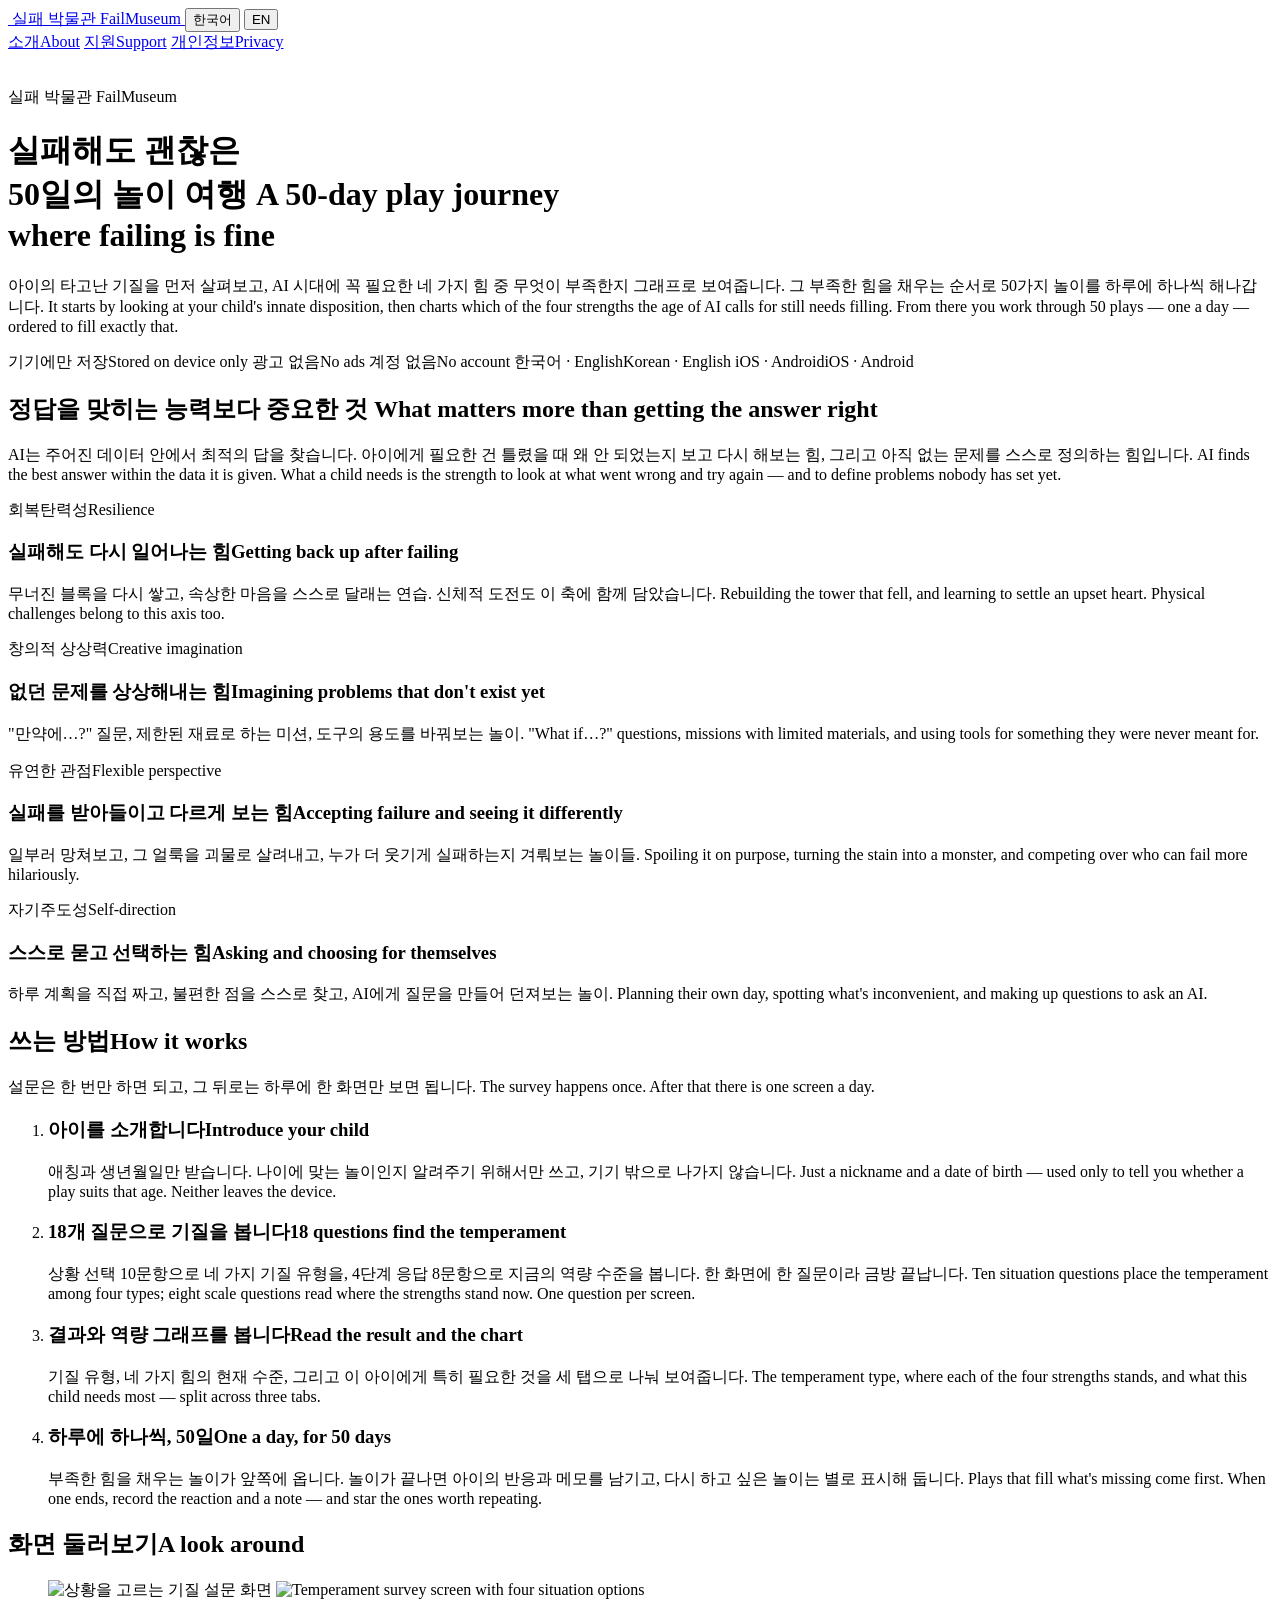
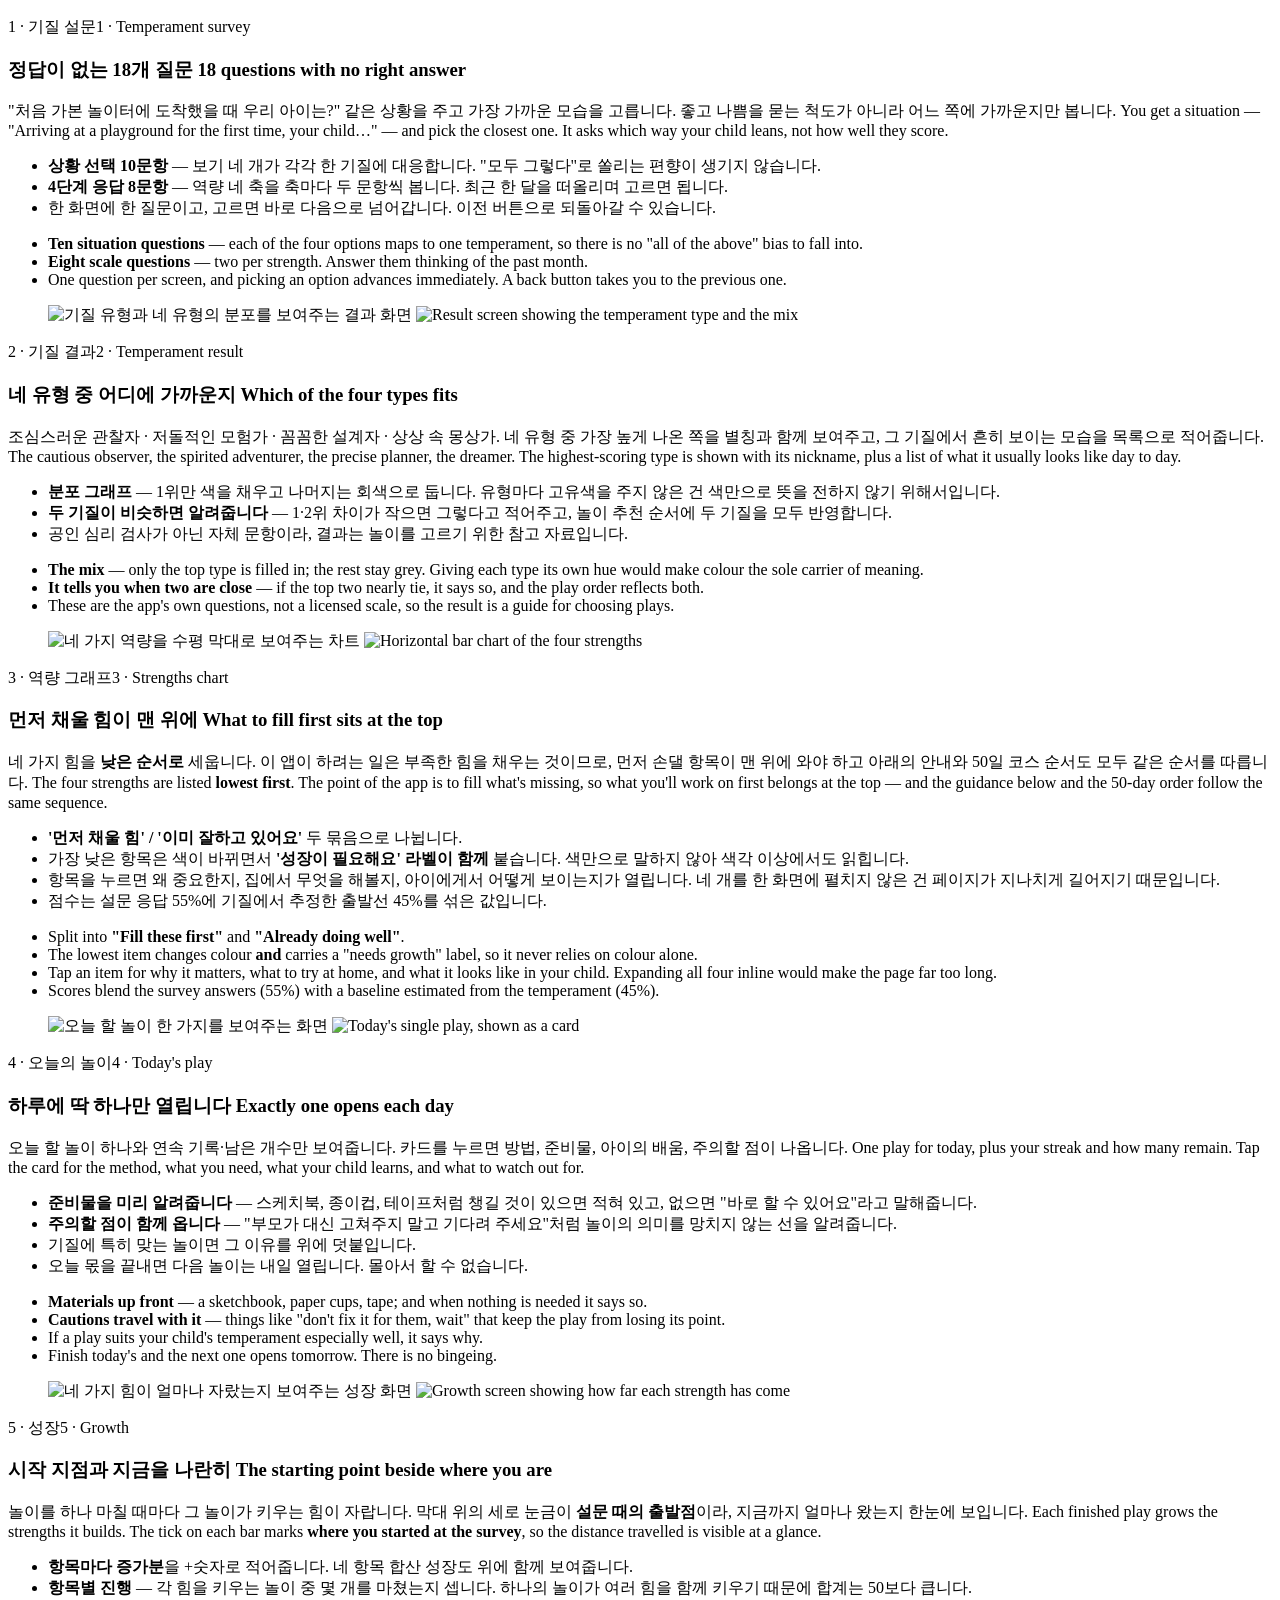
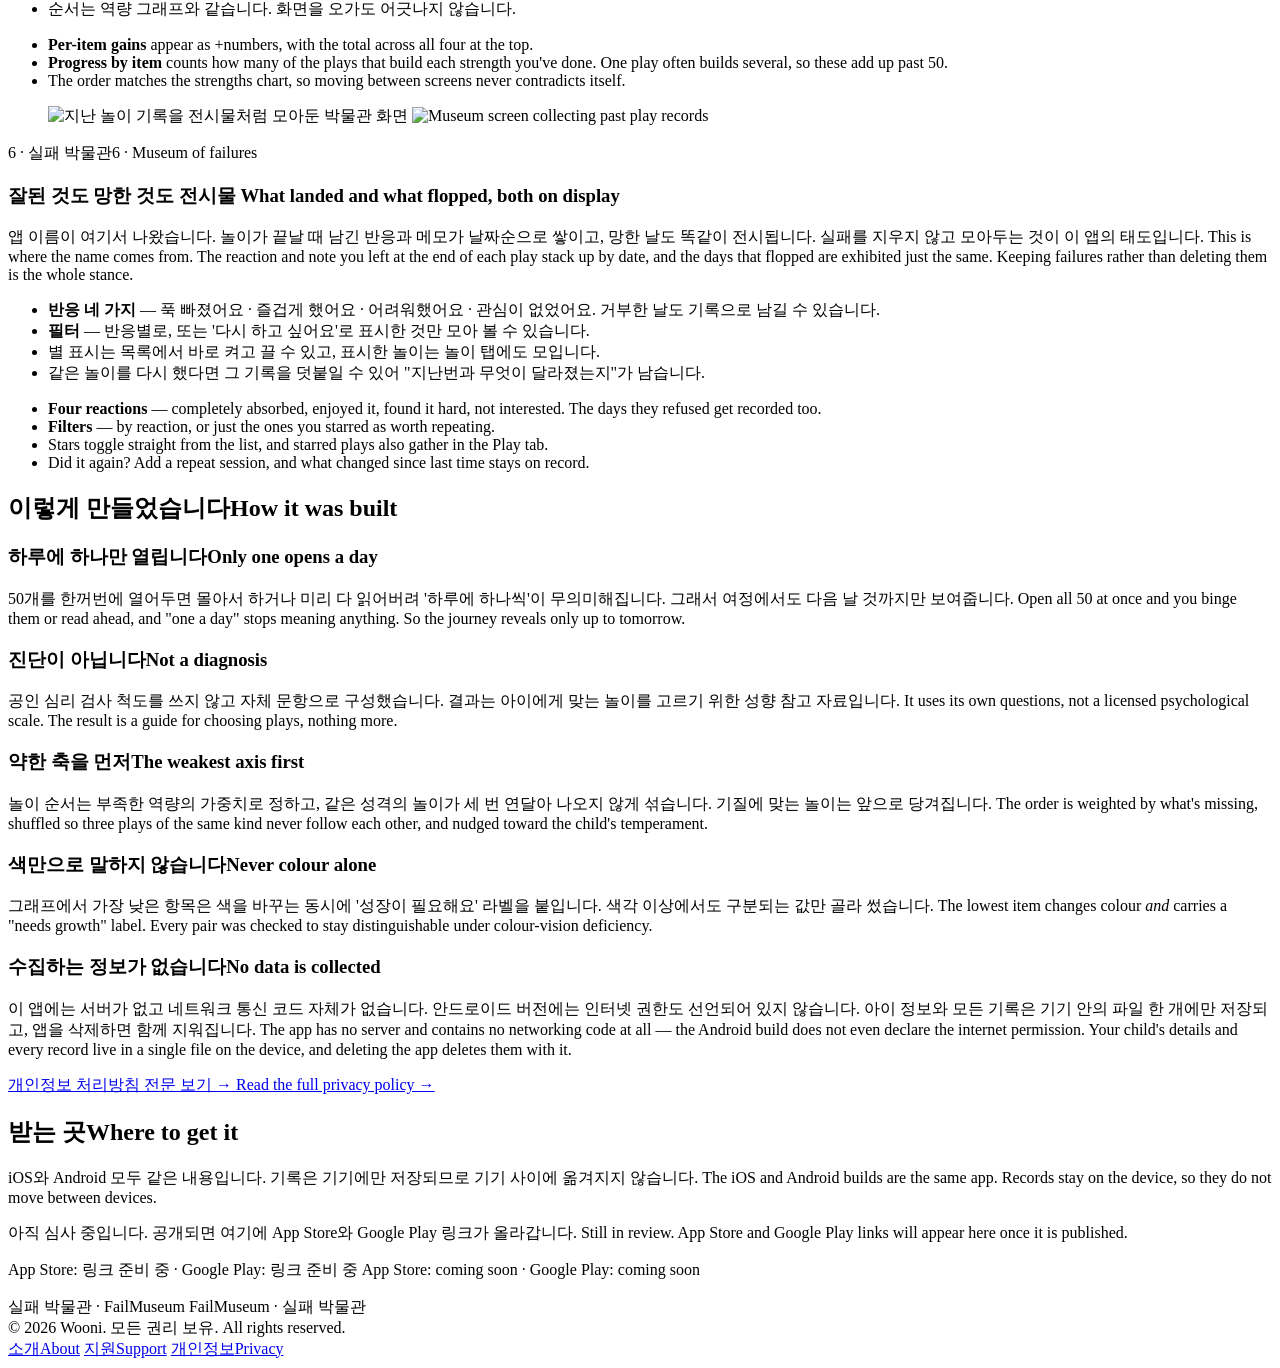
==== index.html @ be8627fb "upload doc" ====
<!DOCTYPE html>
<html lang="ko" data-lang="ko">
<head>
<meta charset="utf-8">
<meta name="viewport" content="width=device-width, initial-scale=1">
<title>실패 박물관 · FailMuseum — 실패해도 괜찮은 50일의 놀이 여행</title>
<meta name="description" content="아이의 기질에 맞춰 놀이를 추천하고, AI 시대에 필요한 네 가지 힘을 하루에 하나씩 길러갑니다. 모든 기록은 기기에만 저장됩니다.">
<meta name="theme-color" content="#f2f2ed" media="(prefers-color-scheme: light)">
<meta name="theme-color" content="#121724" media="(prefers-color-scheme: dark)">
<meta property="og:title" content="실패 박물관 · FailMuseum">
<meta property="og:description" content="실패해도 괜찮은 50일의 놀이 여행. 아이의 기질에 맞춘 50가지 놀이를 하루에 하나씩.">
<meta property="og:image" content="icon.png">
<link rel="icon" href="icon.png">
<link rel="apple-touch-icon" href="icon.png">
<link rel="stylesheet" href="style.css">
</head>
<body>

<header class="topbar">
  <div class="bar">
    <a class="brand" href="index.html">
      <img src="icon.png" alt="">
      <span lang="ko">실패 박물관</span>
      <span lang="en">FailMuseum</span>
    </a>
    <span class="lang">
      <button type="button" data-lang="ko" aria-pressed="true">한국어</button>
      <button type="button" data-lang="en" aria-pressed="false">EN</button>
    </span>
  </div>
  <div class="tabs-wrap">
    <nav class="tabs">
      <a href="index.html" aria-current="page"><span lang="ko">소개</span><span lang="en">About</span></a>
      <a href="support.html"><span lang="ko">지원</span><span lang="en">Support</span></a>
      <a href="privacy.html"><span lang="ko">개인정보</span><span lang="en">Privacy</span></a>
    </nav>
  </div>
</header>

<main>

  <!-- ───────────── 히어로 ───────────── -->
  <div class="hero">
    <img class="icon" src="icon.png" alt="">
    <p class="eyebrow">
      <span lang="ko">실패 박물관</span>
      <span lang="en">FailMuseum</span>
    </p>
    <h1>
      <span lang="ko">실패해도 괜찮은<br>50일의 놀이 여행</span>
      <span lang="en">A 50-day play journey<br>where failing is fine</span>
    </h1>
    <p class="lede">
      <span lang="ko">아이의 타고난 기질을 먼저 살펴보고, AI 시대에 꼭 필요한 네 가지 힘 중
        무엇이 부족한지 그래프로 보여줍니다. 그 부족한 힘을 채우는 순서로 50가지 놀이를
        하루에 하나씩 해나갑니다.</span>
      <span lang="en">It starts by looking at your child's innate disposition, then charts which
        of the four strengths the age of AI calls for still needs filling. From there you work
        through 50 plays — one a day — ordered to fill exactly that.</span>
    </p>
    <div class="badges">
      <span class="badge accent">
        <span lang="ko">기기에만 저장</span><span lang="en">Stored on device only</span>
      </span>
      <span class="badge"><span lang="ko">광고 없음</span><span lang="en">No ads</span></span>
      <span class="badge"><span lang="ko">계정 없음</span><span lang="en">No account</span></span>
      <span class="badge"><span lang="ko">한국어 · English</span><span lang="en">Korean · English</span></span>
      <span class="badge"><span lang="ko">iOS · Android</span><span lang="en">iOS · Android</span></span>
    </div>
  </div>

  <!-- ───────────── 왜 ───────────── -->
  <section>
    <h2>
      <span lang="ko">정답을 맞히는 능력보다 중요한 것</span>
      <span lang="en">What matters more than getting the answer right</span>
    </h2>
    <p class="sub">
      <span lang="ko">AI는 주어진 데이터 안에서 최적의 답을 찾습니다. 아이에게 필요한 건
        틀렸을 때 왜 안 되었는지 보고 다시 해보는 힘, 그리고 아직 없는 문제를 스스로
        정의하는 힘입니다.</span>
      <span lang="en">AI finds the best answer within the data it is given. What a child needs is
        the strength to look at what went wrong and try again — and to define problems nobody
        has set yet.</span>
    </p>

    <div class="grid two four">
      <div class="card">
        <span class="tag warm"><span lang="ko">회복탄력성</span><span lang="en">Resilience</span></span>
        <h3><span lang="ko">실패해도 다시 일어나는 힘</span><span lang="en">Getting back up after failing</span></h3>
        <p>
          <span lang="ko">무너진 블록을 다시 쌓고, 속상한 마음을 스스로 달래는 연습.
            신체적 도전도 이 축에 함께 담았습니다.</span>
          <span lang="en">Rebuilding the tower that fell, and learning to settle an upset heart.
            Physical challenges belong to this axis too.</span>
        </p>
      </div>
      <div class="card">
        <span class="tag"><span lang="ko">창의적 상상력</span><span lang="en">Creative imagination</span></span>
        <h3><span lang="ko">없던 문제를 상상해내는 힘</span><span lang="en">Imagining problems that don't exist yet</span></h3>
        <p>
          <span lang="ko">"만약에…?" 질문, 제한된 재료로 하는 미션, 도구의 용도를 바꿔보는 놀이.</span>
          <span lang="en">"What if…?" questions, missions with limited materials, and using tools
            for something they were never meant for.</span>
        </p>
      </div>
      <div class="card">
        <span class="tag"><span lang="ko">유연한 관점</span><span lang="en">Flexible perspective</span></span>
        <h3><span lang="ko">실패를 받아들이고 다르게 보는 힘</span><span lang="en">Accepting failure and seeing it differently</span></h3>
        <p>
          <span lang="ko">일부러 망쳐보고, 그 얼룩을 괴물로 살려내고, 누가 더 웃기게 실패하는지
            겨뤄보는 놀이들.</span>
          <span lang="en">Spoiling it on purpose, turning the stain into a monster, and competing
            over who can fail more hilariously.</span>
        </p>
      </div>
      <div class="card">
        <span class="tag"><span lang="ko">자기주도성</span><span lang="en">Self-direction</span></span>
        <h3><span lang="ko">스스로 묻고 선택하는 힘</span><span lang="en">Asking and choosing for themselves</span></h3>
        <p>
          <span lang="ko">하루 계획을 직접 짜고, 불편한 점을 스스로 찾고, AI에게 질문을
            만들어 던져보는 놀이.</span>
          <span lang="en">Planning their own day, spotting what's inconvenient, and making up
            questions to ask an AI.</span>
        </p>
      </div>
    </div>
  </section>

  <!-- ───────────── 어떻게 ───────────── -->
  <section>
    <h2><span lang="ko">쓰는 방법</span><span lang="en">How it works</span></h2>
    <p class="sub">
      <span lang="ko">설문은 한 번만 하면 되고, 그 뒤로는 하루에 한 화면만 보면 됩니다.</span>
      <span lang="en">The survey happens once. After that there is one screen a day.</span>
    </p>

    <ol class="steps">
      <li>
        <div>
          <h3><span lang="ko">아이를 소개합니다</span><span lang="en">Introduce your child</span></h3>
          <p>
            <span lang="ko">애칭과 생년월일만 받습니다. 나이에 맞는 놀이인지 알려주기
              위해서만 쓰고, 기기 밖으로 나가지 않습니다.</span>
            <span lang="en">Just a nickname and a date of birth — used only to tell you whether a
              play suits that age. Neither leaves the device.</span>
          </p>
        </div>
      </li>
      <li>
        <div>
          <h3><span lang="ko">18개 질문으로 기질을 봅니다</span><span lang="en">18 questions find the temperament</span></h3>
          <p>
            <span lang="ko">상황 선택 10문항으로 네 가지 기질 유형을, 4단계 응답 8문항으로
              지금의 역량 수준을 봅니다. 한 화면에 한 질문이라 금방 끝납니다.</span>
            <span lang="en">Ten situation questions place the temperament among four types; eight
              scale questions read where the strengths stand now. One question per screen.</span>
          </p>
        </div>
      </li>
      <li>
        <div>
          <h3><span lang="ko">결과와 역량 그래프를 봅니다</span><span lang="en">Read the result and the chart</span></h3>
          <p>
            <span lang="ko">기질 유형, 네 가지 힘의 현재 수준, 그리고 이 아이에게 특히 필요한
              것을 세 탭으로 나눠 보여줍니다.</span>
            <span lang="en">The temperament type, where each of the four strengths stands, and
              what this child needs most — split across three tabs.</span>
          </p>
        </div>
      </li>
      <li>
        <div>
          <h3><span lang="ko">하루에 하나씩, 50일</span><span lang="en">One a day, for 50 days</span></h3>
          <p>
            <span lang="ko">부족한 힘을 채우는 놀이가 앞쪽에 옵니다. 놀이가 끝나면 아이의
              반응과 메모를 남기고, 다시 하고 싶은 놀이는 별로 표시해 둡니다.</span>
            <span lang="en">Plays that fill what's missing come first. When one ends, record the
              reaction and a note — and star the ones worth repeating.</span>
          </p>
        </div>
      </li>
    </ol>
  </section>

  <!-- ───────────── 화면 ───────────── -->
  <section id="tour">
    <h2><span lang="ko">화면 둘러보기</span><span lang="en">A look around</span></h2>
    <div class="tour">

      <article>
        <figure class="tour-shot">
          <img lang="ko" src="screenshots/03-설문.png" alt="상황을 고르는 기질 설문 화면" loading="lazy">
          <img lang="en" src="screenshots/en/03-설문.png" alt="Temperament survey screen with four situation options" loading="lazy">
        </figure>
        <div class="tour-text">
          <span class="step"><span lang="ko">1 · 기질 설문</span><span lang="en">1 · Temperament survey</span></span>
          <h3>
            <span lang="ko">정답이 없는 18개 질문</span>
            <span lang="en">18 questions with no right answer</span>
          </h3>
          <p>
            <span lang="ko">"처음 가본 놀이터에 도착했을 때 우리 아이는?" 같은 상황을 주고 가장
              가까운 모습을 고릅니다. 좋고 나쁨을 묻는 척도가 아니라 어느 쪽에 가까운지만
              봅니다.</span>
            <span lang="en">You get a situation — "Arriving at a playground for the first time, your
              child…" — and pick the closest one. It asks which way your child leans, not how well
              they score.</span>
          </p>
          <ul lang="ko">
            <li><strong>상황 선택 10문항</strong> — 보기 네 개가 각각 한 기질에 대응합니다.
              "모두 그렇다"로 쏠리는 편향이 생기지 않습니다.</li>
            <li><strong>4단계 응답 8문항</strong> — 역량 네 축을 축마다 두 문항씩 봅니다.
              최근 한 달을 떠올리며 고르면 됩니다.</li>
            <li>한 화면에 한 질문이고, 고르면 바로 다음으로 넘어갑니다. 이전 버튼으로 되돌아갈
              수 있습니다.</li>
          </ul>
          <ul lang="en">
            <li><strong>Ten situation questions</strong> — each of the four options maps to one
              temperament, so there is no "all of the above" bias to fall into.</li>
            <li><strong>Eight scale questions</strong> — two per strength. Answer them thinking of
              the past month.</li>
            <li>One question per screen, and picking an option advances immediately. A back button
              takes you to the previous one.</li>
          </ul>
        </div>
      </article>

      <article>
        <figure class="tour-shot">
          <img lang="ko" src="screenshots/04-기질결과.png" alt="기질 유형과 네 유형의 분포를 보여주는 결과 화면" loading="lazy">
          <img lang="en" src="screenshots/en/04-기질결과.png" alt="Result screen showing the temperament type and the mix" loading="lazy">
        </figure>
        <div class="tour-text">
          <span class="step"><span lang="ko">2 · 기질 결과</span><span lang="en">2 · Temperament result</span></span>
          <h3>
            <span lang="ko">네 유형 중 어디에 가까운지</span>
            <span lang="en">Which of the four types fits</span>
          </h3>
          <p>
            <span lang="ko">조심스러운 관찰자 · 저돌적인 모험가 · 꼼꼼한 설계자 · 상상 속
              몽상가. 네 유형 중 가장 높게 나온 쪽을 별칭과 함께 보여주고, 그 기질에서 흔히
              보이는 모습을 목록으로 적어줍니다.</span>
            <span lang="en">The cautious observer, the spirited adventurer, the precise planner,
              the dreamer. The highest-scoring type is shown with its nickname, plus a list of
              what it usually looks like day to day.</span>
          </p>
          <ul lang="ko">
            <li><strong>분포 그래프</strong> — 1위만 색을 채우고 나머지는 회색으로 둡니다.
              유형마다 고유색을 주지 않은 건 색만으로 뜻을 전하지 않기 위해서입니다.</li>
            <li><strong>두 기질이 비슷하면 알려줍니다</strong> — 1·2위 차이가 작으면 그렇다고
              적어주고, 놀이 추천 순서에 두 기질을 모두 반영합니다.</li>
            <li>공인 심리 검사가 아닌 자체 문항이라, 결과는 놀이를 고르기 위한 참고 자료입니다.</li>
          </ul>
          <ul lang="en">
            <li><strong>The mix</strong> — only the top type is filled in; the rest stay grey.
              Giving each type its own hue would make colour the sole carrier of meaning.</li>
            <li><strong>It tells you when two are close</strong> — if the top two nearly tie, it
              says so, and the play order reflects both.</li>
            <li>These are the app's own questions, not a licensed scale, so the result is a guide
              for choosing plays.</li>
          </ul>
        </div>
      </article>

      <article>
        <figure class="tour-shot">
          <img lang="ko" src="screenshots/05-역량차트.png" alt="네 가지 역량을 수평 막대로 보여주는 차트" loading="lazy">
          <img lang="en" src="screenshots/en/05-역량차트.png" alt="Horizontal bar chart of the four strengths" loading="lazy">
        </figure>
        <div class="tour-text">
          <span class="step"><span lang="ko">3 · 역량 그래프</span><span lang="en">3 · Strengths chart</span></span>
          <h3>
            <span lang="ko">먼저 채울 힘이 맨 위에</span>
            <span lang="en">What to fill first sits at the top</span>
          </h3>
          <p>
            <span lang="ko">네 가지 힘을 <strong>낮은 순서로</strong> 세웁니다. 이 앱이 하려는
              일은 부족한 힘을 채우는 것이므로, 먼저 손댈 항목이 맨 위에 와야 하고 아래의 안내와
              50일 코스 순서도 모두 같은 순서를 따릅니다.</span>
            <span lang="en">The four strengths are listed <strong>lowest first</strong>. The point
              of the app is to fill what's missing, so what you'll work on first belongs at the
              top — and the guidance below and the 50-day order follow the same sequence.</span>
          </p>
          <ul lang="ko">
            <li><strong>'먼저 채울 힘' / '이미 잘하고 있어요'</strong> 두 묶음으로 나뉩니다.</li>
            <li>가장 낮은 항목은 색이 바뀌면서 <strong>'성장이 필요해요' 라벨이 함께</strong>
              붙습니다. 색만으로 말하지 않아 색각 이상에서도 읽힙니다.</li>
            <li>항목을 누르면 왜 중요한지, 집에서 무엇을 해볼지, 아이에게서 어떻게 보이는지가
              열립니다. 네 개를 한 화면에 펼치지 않은 건 페이지가 지나치게 길어지기 때문입니다.</li>
            <li>점수는 설문 응답 55%에 기질에서 추정한 출발선 45%를 섞은 값입니다.</li>
          </ul>
          <ul lang="en">
            <li>Split into <strong>"Fill these first"</strong> and <strong>"Already doing
              well"</strong>.</li>
            <li>The lowest item changes colour <strong>and</strong> carries a "needs growth" label,
              so it never relies on colour alone.</li>
            <li>Tap an item for why it matters, what to try at home, and what it looks like in your
              child. Expanding all four inline would make the page far too long.</li>
            <li>Scores blend the survey answers (55%) with a baseline estimated from the
              temperament (45%).</li>
          </ul>
        </div>
      </article>

      <article>
        <figure class="tour-shot">
          <img lang="ko" src="screenshots/08-오늘의놀이.png" alt="오늘 할 놀이 한 가지를 보여주는 화면" loading="lazy">
          <img lang="en" src="screenshots/en/08-오늘의놀이.png" alt="Today's single play, shown as a card" loading="lazy">
        </figure>
        <div class="tour-text">
          <span class="step"><span lang="ko">4 · 오늘의 놀이</span><span lang="en">4 · Today's play</span></span>
          <h3>
            <span lang="ko">하루에 딱 하나만 열립니다</span>
            <span lang="en">Exactly one opens each day</span>
          </h3>
          <p>
            <span lang="ko">오늘 할 놀이 하나와 연속 기록·남은 개수만 보여줍니다. 카드를 누르면
              방법, 준비물, 아이의 배움, 주의할 점이 나옵니다.</span>
            <span lang="en">One play for today, plus your streak and how many remain. Tap the card
              for the method, what you need, what your child learns, and what to watch out for.</span>
          </p>
          <ul lang="ko">
            <li><strong>준비물을 미리 알려줍니다</strong> — 스케치북, 종이컵, 테이프처럼 챙길
              것이 있으면 적혀 있고, 없으면 "바로 할 수 있어요"라고 말해줍니다.</li>
            <li><strong>주의할 점이 함께 옵니다</strong> — "부모가 대신 고쳐주지 말고 기다려
              주세요"처럼 놀이의 의미를 망치지 않는 선을 알려줍니다.</li>
            <li>기질에 특히 맞는 놀이면 그 이유를 위에 덧붙입니다.</li>
            <li>오늘 몫을 끝내면 다음 놀이는 내일 열립니다. 몰아서 할 수 없습니다.</li>
          </ul>
          <ul lang="en">
            <li><strong>Materials up front</strong> — a sketchbook, paper cups, tape; and when
              nothing is needed it says so.</li>
            <li><strong>Cautions travel with it</strong> — things like "don't fix it for them, wait"
              that keep the play from losing its point.</li>
            <li>If a play suits your child's temperament especially well, it says why.</li>
            <li>Finish today's and the next one opens tomorrow. There is no bingeing.</li>
          </ul>
        </div>
      </article>

      <article>
        <figure class="tour-shot">
          <img lang="ko" src="screenshots/22-성장.png" alt="네 가지 힘이 얼마나 자랐는지 보여주는 성장 화면" loading="lazy">
          <img lang="en" src="screenshots/en/22-성장.png" alt="Growth screen showing how far each strength has come" loading="lazy">
        </figure>
        <div class="tour-text">
          <span class="step"><span lang="ko">5 · 성장</span><span lang="en">5 · Growth</span></span>
          <h3>
            <span lang="ko">시작 지점과 지금을 나란히</span>
            <span lang="en">The starting point beside where you are</span>
          </h3>
          <p>
            <span lang="ko">놀이를 하나 마칠 때마다 그 놀이가 키우는 힘이 자랍니다. 막대 위의
              세로 눈금이 <strong>설문 때의 출발점</strong>이라, 지금까지 얼마나 왔는지 한눈에
              보입니다.</span>
            <span lang="en">Each finished play grows the strengths it builds. The tick on each bar
              marks <strong>where you started at the survey</strong>, so the distance travelled is
              visible at a glance.</span>
          </p>
          <ul lang="ko">
            <li><strong>항목마다 증가분</strong>을 +숫자로 적어줍니다. 네 항목 합산 성장도 위에
              함께 보여줍니다.</li>
            <li><strong>항목별 진행</strong> — 각 힘을 키우는 놀이 중 몇 개를 마쳤는지 셉니다.
              하나의 놀이가 여러 힘을 함께 키우기 때문에 합계는 50보다 큽니다.</li>
            <li>순서는 역량 그래프와 같습니다. 화면을 오가도 어긋나지 않습니다.</li>
          </ul>
          <ul lang="en">
            <li><strong>Per-item gains</strong> appear as +numbers, with the total across all four
              at the top.</li>
            <li><strong>Progress by item</strong> counts how many of the plays that build each
              strength you've done. One play often builds several, so these add up past 50.</li>
            <li>The order matches the strengths chart, so moving between screens never contradicts
              itself.</li>
          </ul>
        </div>
      </article>

      <article>
        <figure class="tour-shot">
          <img lang="ko" src="screenshots/24-박물관.png" alt="지난 놀이 기록을 전시물처럼 모아둔 박물관 화면" loading="lazy">
          <img lang="en" src="screenshots/en/24-박물관.png" alt="Museum screen collecting past play records" loading="lazy">
        </figure>
        <div class="tour-text">
          <span class="step"><span lang="ko">6 · 실패 박물관</span><span lang="en">6 · Museum of failures</span></span>
          <h3>
            <span lang="ko">잘된 것도 망한 것도 전시물</span>
            <span lang="en">What landed and what flopped, both on display</span>
          </h3>
          <p>
            <span lang="ko">앱 이름이 여기서 나왔습니다. 놀이가 끝날 때 남긴 반응과 메모가
              날짜순으로 쌓이고, 망한 날도 똑같이 전시됩니다. 실패를 지우지 않고 모아두는 것이
              이 앱의 태도입니다.</span>
            <span lang="en">This is where the name comes from. The reaction and note you left at
              the end of each play stack up by date, and the days that flopped are exhibited just
              the same. Keeping failures rather than deleting them is the whole stance.</span>
          </p>
          <ul lang="ko">
            <li><strong>반응 네 가지</strong> — 푹 빠졌어요 · 즐겁게 했어요 · 어려워했어요 ·
              관심이 없었어요. 거부한 날도 기록으로 남길 수 있습니다.</li>
            <li><strong>필터</strong> — 반응별로, 또는 '다시 하고 싶어요'로 표시한 것만 모아
              볼 수 있습니다.</li>
            <li>별 표시는 목록에서 바로 켜고 끌 수 있고, 표시한 놀이는 놀이 탭에도 모입니다.</li>
            <li>같은 놀이를 다시 했다면 그 기록을 덧붙일 수 있어 "지난번과 무엇이 달라졌는지"가
              남습니다.</li>
          </ul>
          <ul lang="en">
            <li><strong>Four reactions</strong> — completely absorbed, enjoyed it, found it hard,
              not interested. The days they refused get recorded too.</li>
            <li><strong>Filters</strong> — by reaction, or just the ones you starred as worth
              repeating.</li>
            <li>Stars toggle straight from the list, and starred plays also gather in the Play tab.</li>
            <li>Did it again? Add a repeat session, and what changed since last time stays on
              record.</li>
          </ul>
        </div>
      </article>

    </div>
  </section>

  <!-- ───────────── 설계 원칙 ───────────── -->
  <section>
    <h2><span lang="ko">이렇게 만들었습니다</span><span lang="en">How it was built</span></h2>

    <div class="grid two">
      <div class="card">
        <h3><span lang="ko">하루에 하나만 열립니다</span><span lang="en">Only one opens a day</span></h3>
        <p>
          <span lang="ko">50개를 한꺼번에 열어두면 몰아서 하거나 미리 다 읽어버려 '하루에
            하나씩'이 무의미해집니다. 그래서 여정에서도 다음 날 것까지만 보여줍니다.</span>
          <span lang="en">Open all 50 at once and you binge them or read ahead, and "one a day"
            stops meaning anything. So the journey reveals only up to tomorrow.</span>
        </p>
      </div>
      <div class="card">
        <h3><span lang="ko">진단이 아닙니다</span><span lang="en">Not a diagnosis</span></h3>
        <p>
          <span lang="ko">공인 심리 검사 척도를 쓰지 않고 자체 문항으로 구성했습니다. 결과는
            아이에게 맞는 놀이를 고르기 위한 성향 참고 자료입니다.</span>
          <span lang="en">It uses its own questions, not a licensed psychological scale. The result
            is a guide for choosing plays, nothing more.</span>
        </p>
      </div>
      <div class="card">
        <h3><span lang="ko">약한 축을 먼저</span><span lang="en">The weakest axis first</span></h3>
        <p>
          <span lang="ko">놀이 순서는 부족한 역량의 가중치로 정하고, 같은 성격의 놀이가 세 번
            연달아 나오지 않게 섞습니다. 기질에 맞는 놀이는 앞으로 당겨집니다.</span>
          <span lang="en">The order is weighted by what's missing, shuffled so three plays of the
            same kind never follow each other, and nudged toward the child's temperament.</span>
        </p>
      </div>
      <div class="card">
        <h3><span lang="ko">색만으로 말하지 않습니다</span><span lang="en">Never colour alone</span></h3>
        <p>
          <span lang="ko">그래프에서 가장 낮은 항목은 색을 바꾸는 동시에 '성장이 필요해요'
            라벨을 붙입니다. 색각 이상에서도 구분되는 값만 골라 썼습니다.</span>
          <span lang="en">The lowest item changes colour <em>and</em> carries a "needs growth"
            label. Every pair was checked to stay distinguishable under colour-vision deficiency.</span>
        </p>
      </div>
    </div>
  </section>

  <!-- ───────────── 개인정보 요약 ───────────── -->
  <section>
    <div class="callout">
      <h3><span lang="ko">수집하는 정보가 없습니다</span><span lang="en">No data is collected</span></h3>
      <p>
        <span lang="ko">이 앱에는 서버가 없고 네트워크 통신 코드 자체가 없습니다. 안드로이드
          버전에는 인터넷 권한도 선언되어 있지 않습니다. 아이 정보와 모든 기록은 기기 안의
          파일 한 개에만 저장되고, 앱을 삭제하면 함께 지워집니다.</span>
        <span lang="en">The app has no server and contains no networking code at all — the Android
          build does not even declare the internet permission. Your child's details and every
          record live in a single file on the device, and deleting the app deletes them with it.</span>
      </p>
      <p>
        <a href="privacy.html">
          <span lang="ko">개인정보 처리방침 전문 보기 →</span>
          <span lang="en">Read the full privacy policy →</span>
        </a>
      </p>
    </div>
  </section>

  <!-- ───────────── 받기 ───────────── -->
  <section>
    <h2><span lang="ko">받는 곳</span><span lang="en">Where to get it</span></h2>
    <p class="sub">
      <span lang="ko">iOS와 Android 모두 같은 내용입니다. 기록은 기기에만 저장되므로
        기기 사이에 옮겨지지 않습니다.</span>
      <span lang="en">The iOS and Android builds are the same app. Records stay on the device, so
        they do not move between devices.</span>
    </p>
    <div class="card">
      <p>
        <span lang="ko">아직 심사 중입니다. 공개되면 여기에 App Store와 Google Play 링크가
          올라갑니다.</span>
        <span lang="en">Still in review. App Store and Google Play links will appear here once it
          is published.</span>
      </p>
      <p style="margin-top:0.75rem">
        <span lang="ko">App Store: <span class="todo">링크 준비 중</span> ·
          Google Play: <span class="todo">링크 준비 중</span></span>
        <span lang="en">App Store: <span class="todo">coming soon</span> ·
          Google Play: <span class="todo">coming soon</span></span>
      </p>
    </div>
  </section>

</main>

<footer>
  <div class="inner">
    <div>
      <span lang="ko">실패 박물관 · FailMuseum</span>
      <span lang="en">FailMuseum · 실패 박물관</span>
      <br>&copy; 2026 Wooni.
      <span lang="ko">모든 권리 보유.</span>
      <span lang="en">All rights reserved.</span>
    </div>
    <nav>
      <a href="index.html"><span lang="ko">소개</span><span lang="en">About</span></a>
      <a href="support.html"><span lang="ko">지원</span><span lang="en">Support</span></a>
      <a href="privacy.html"><span lang="ko">개인정보</span><span lang="en">Privacy</span></a>
    </nav>
  </div>
</footer>

<script src="lang.js"></script>
</body>
</html>
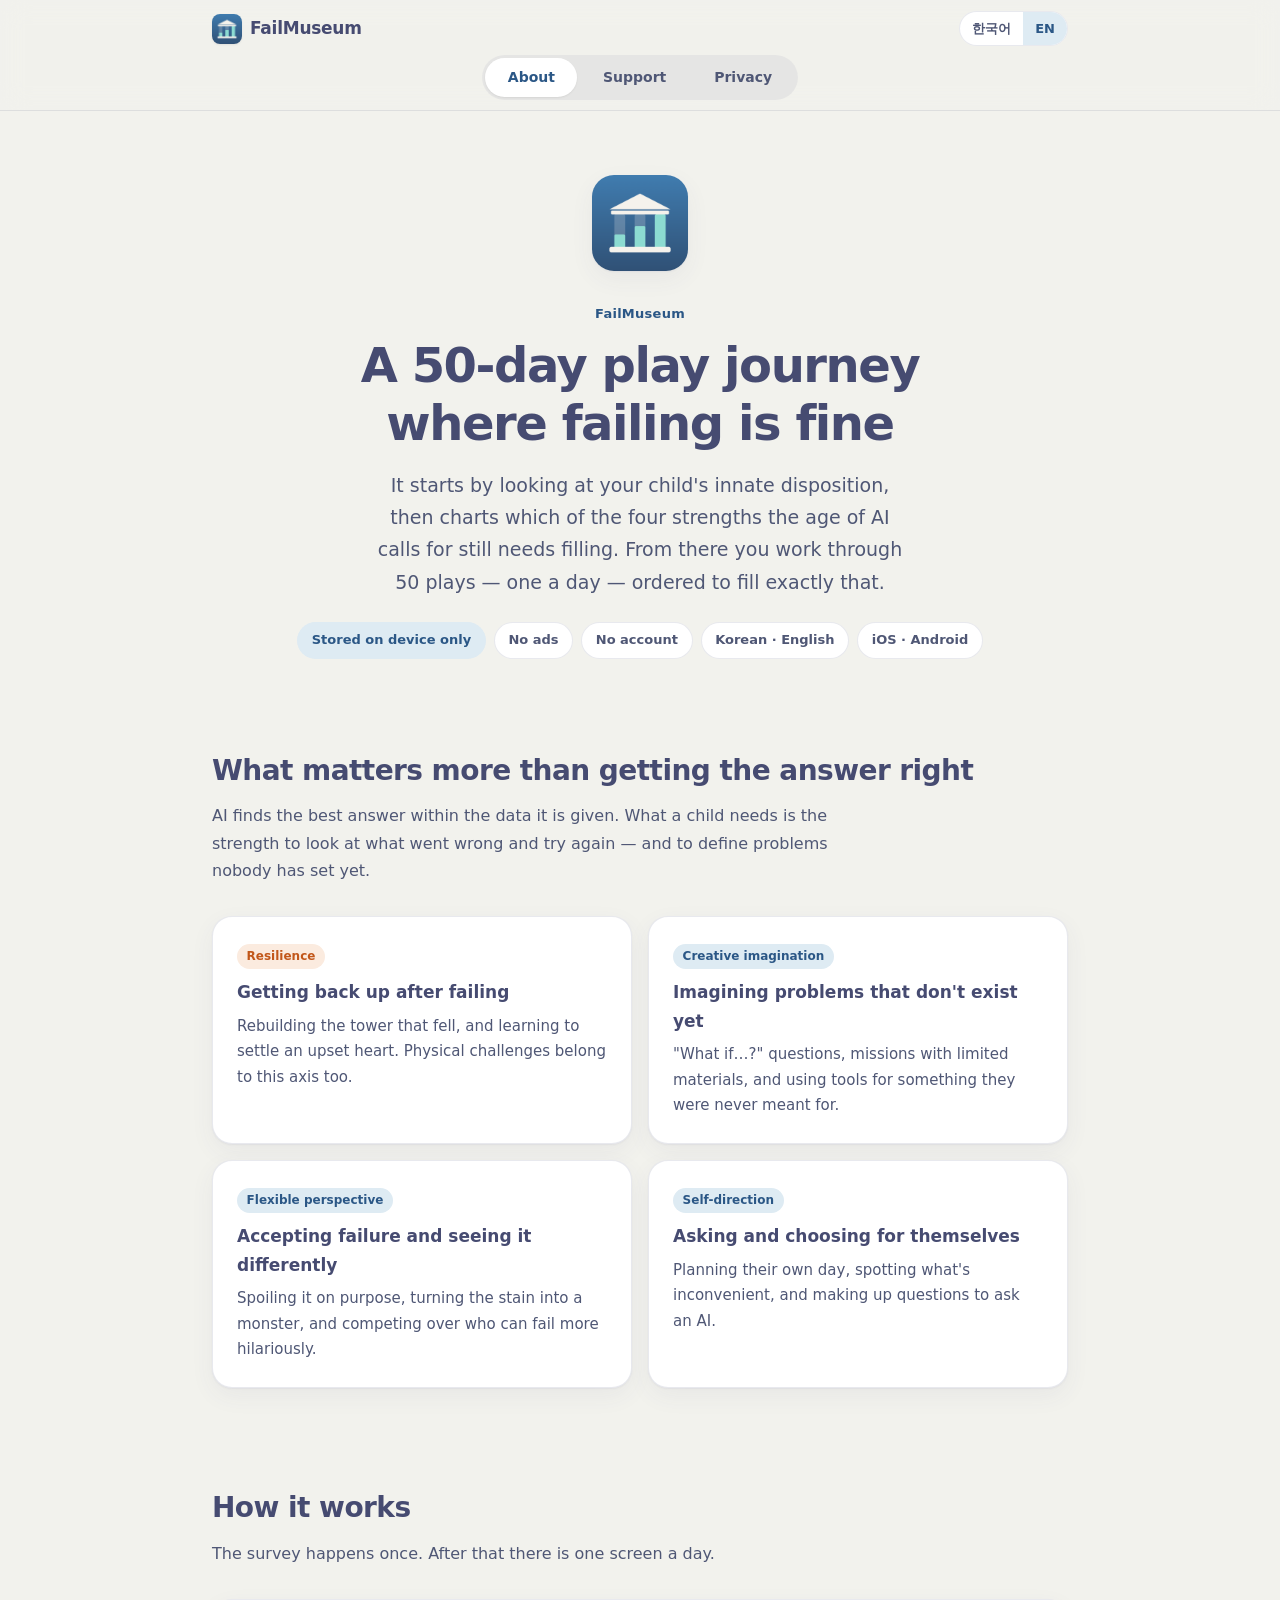
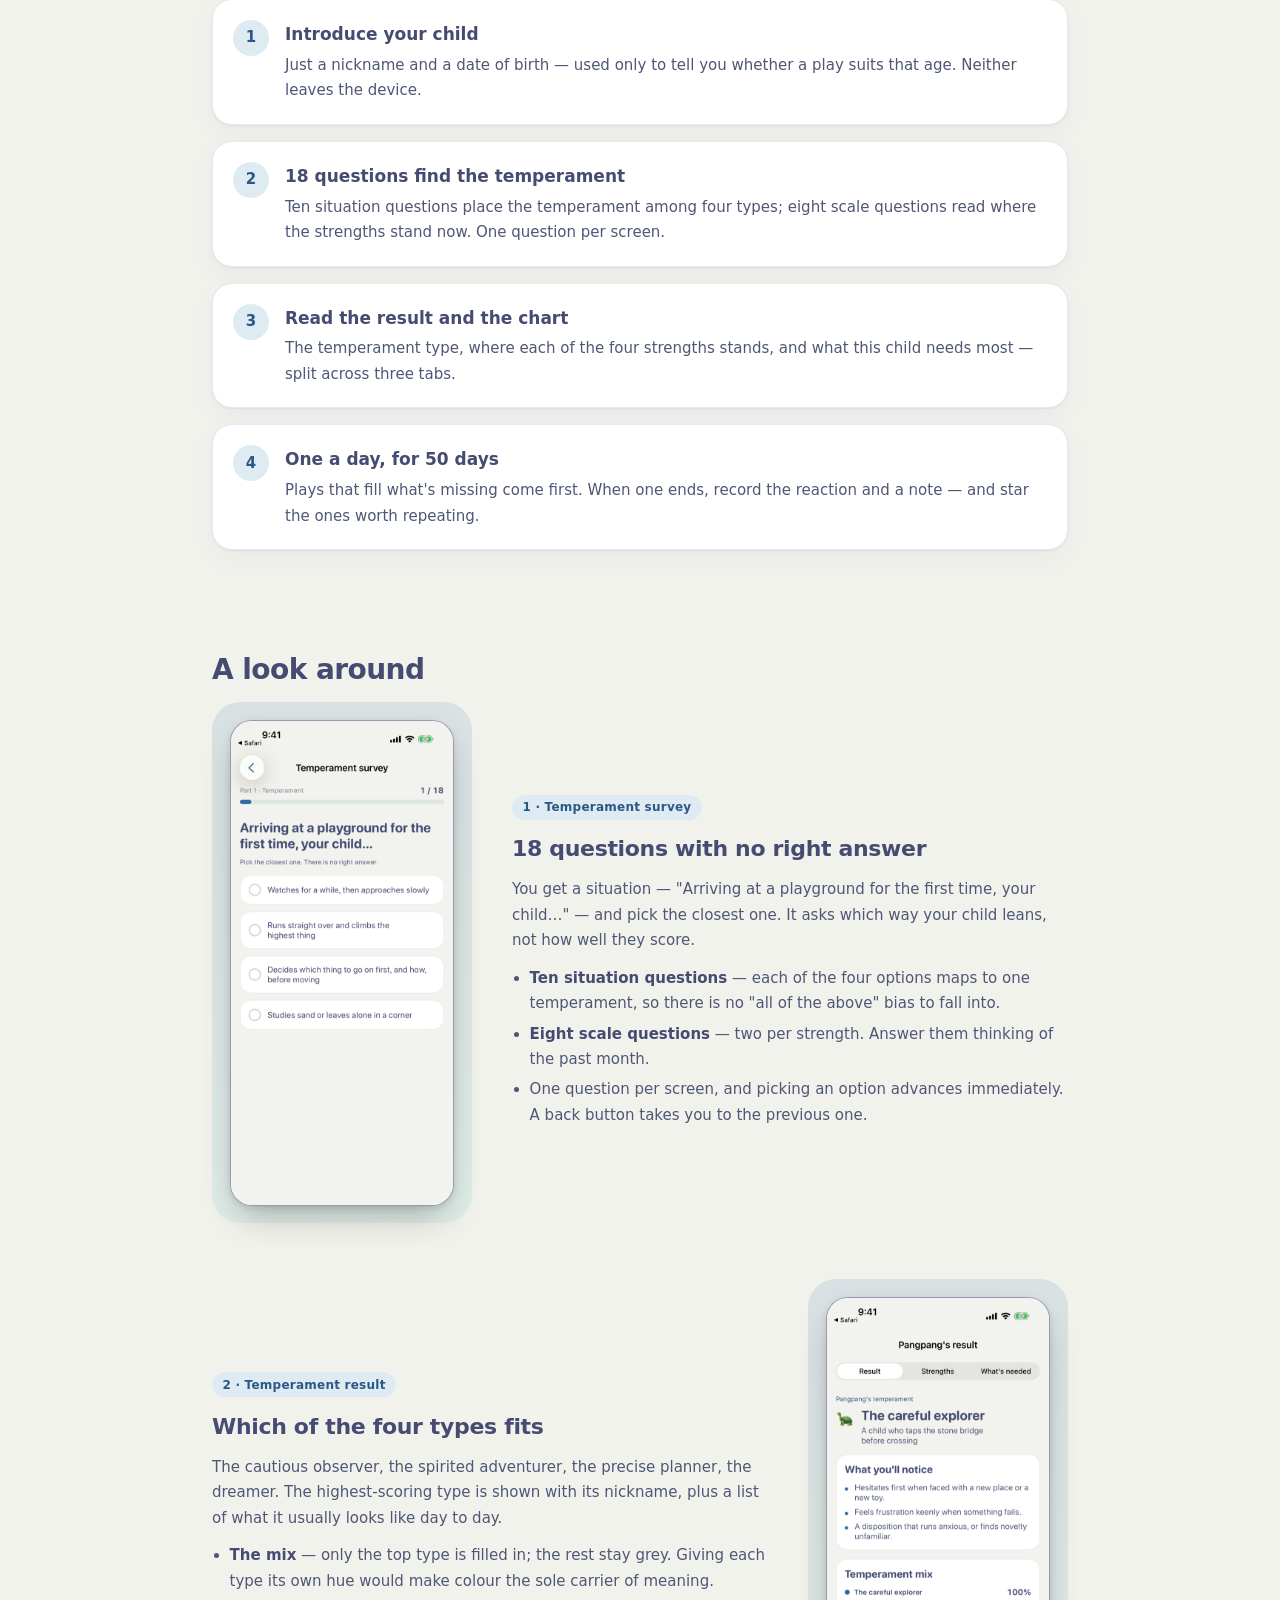
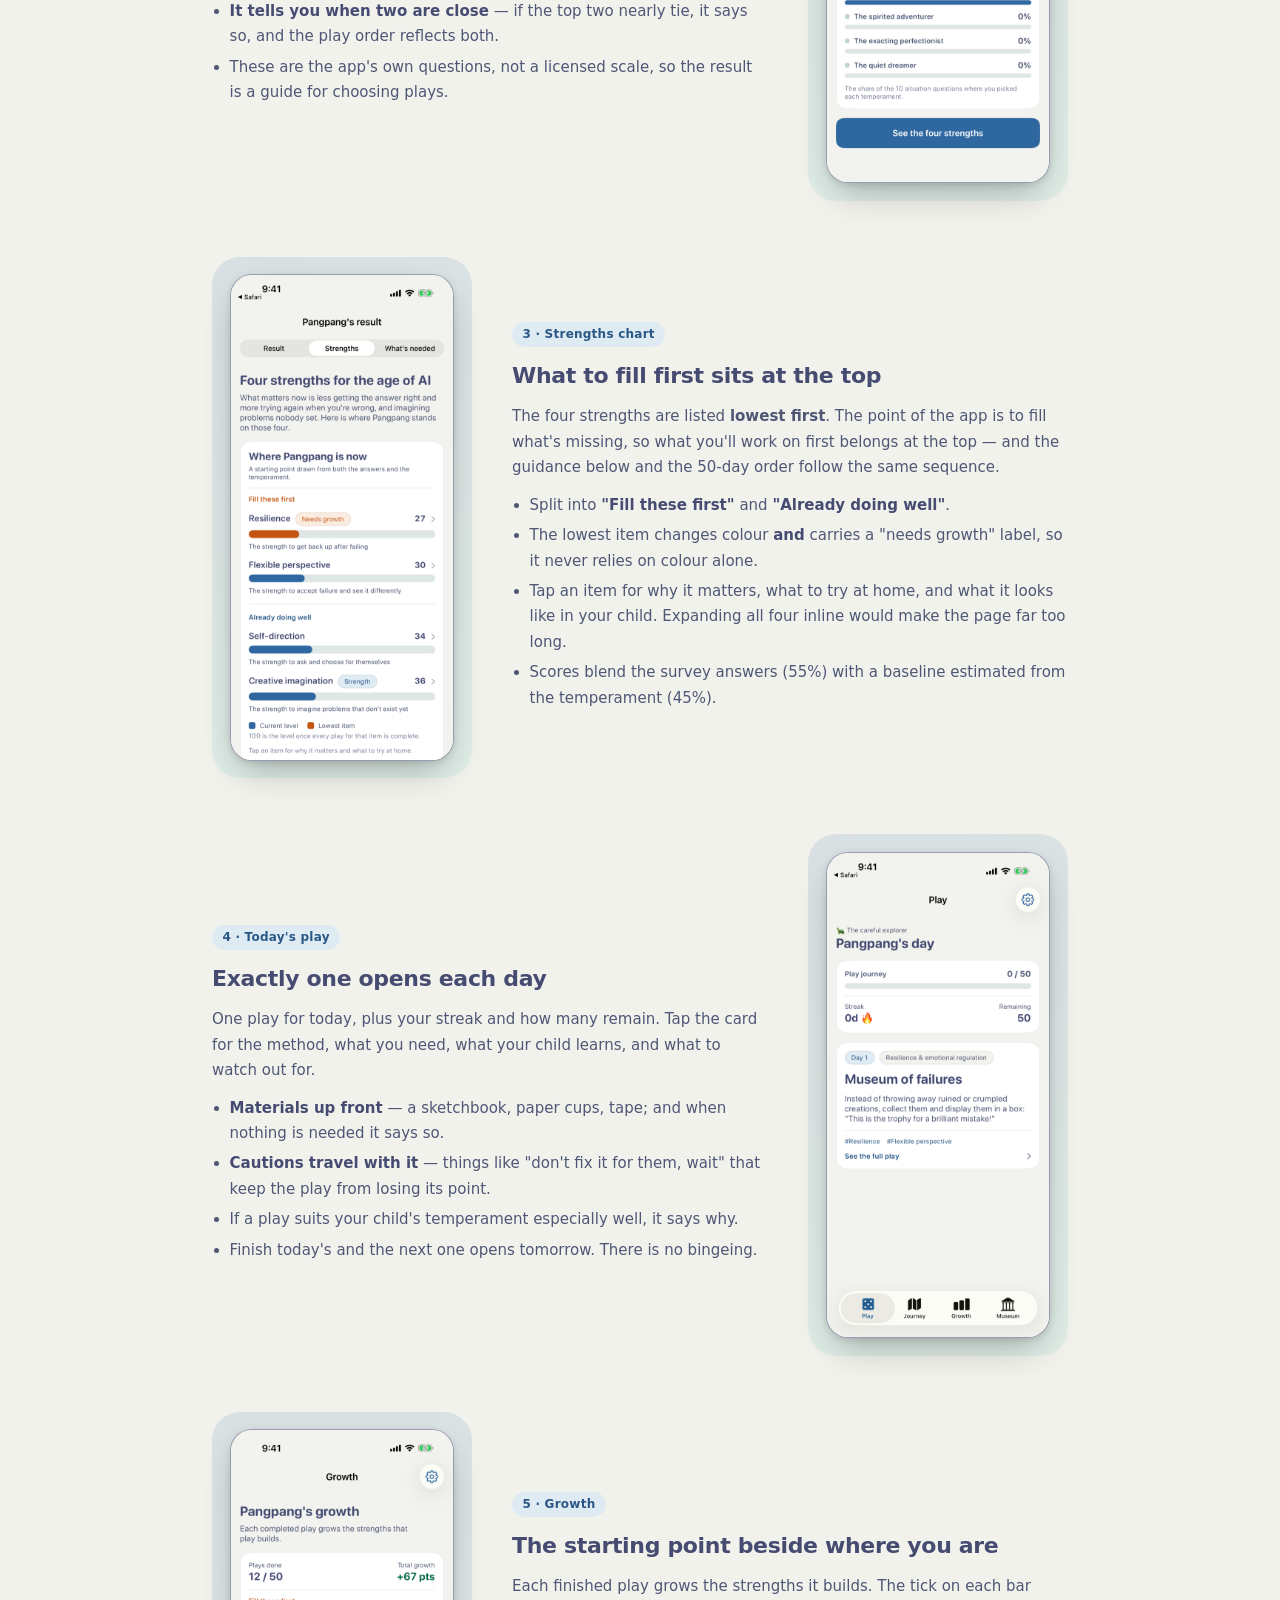
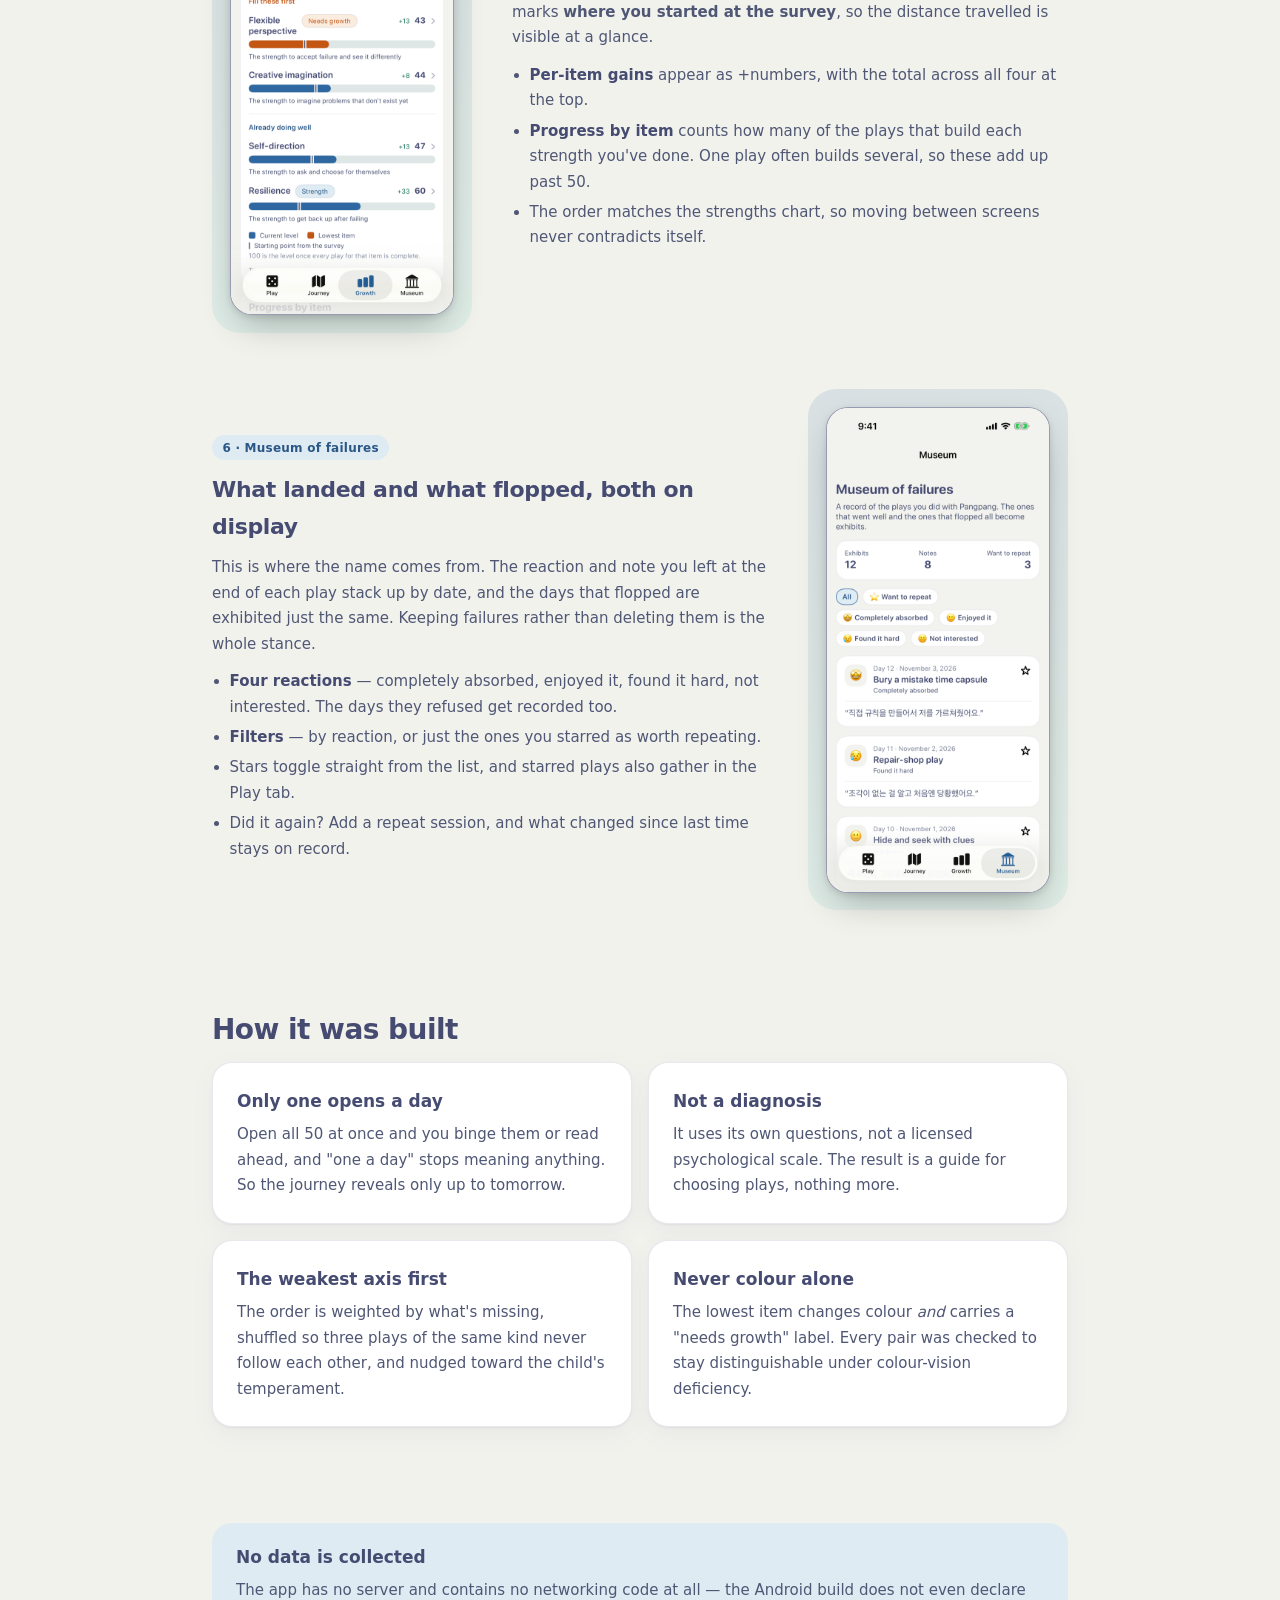
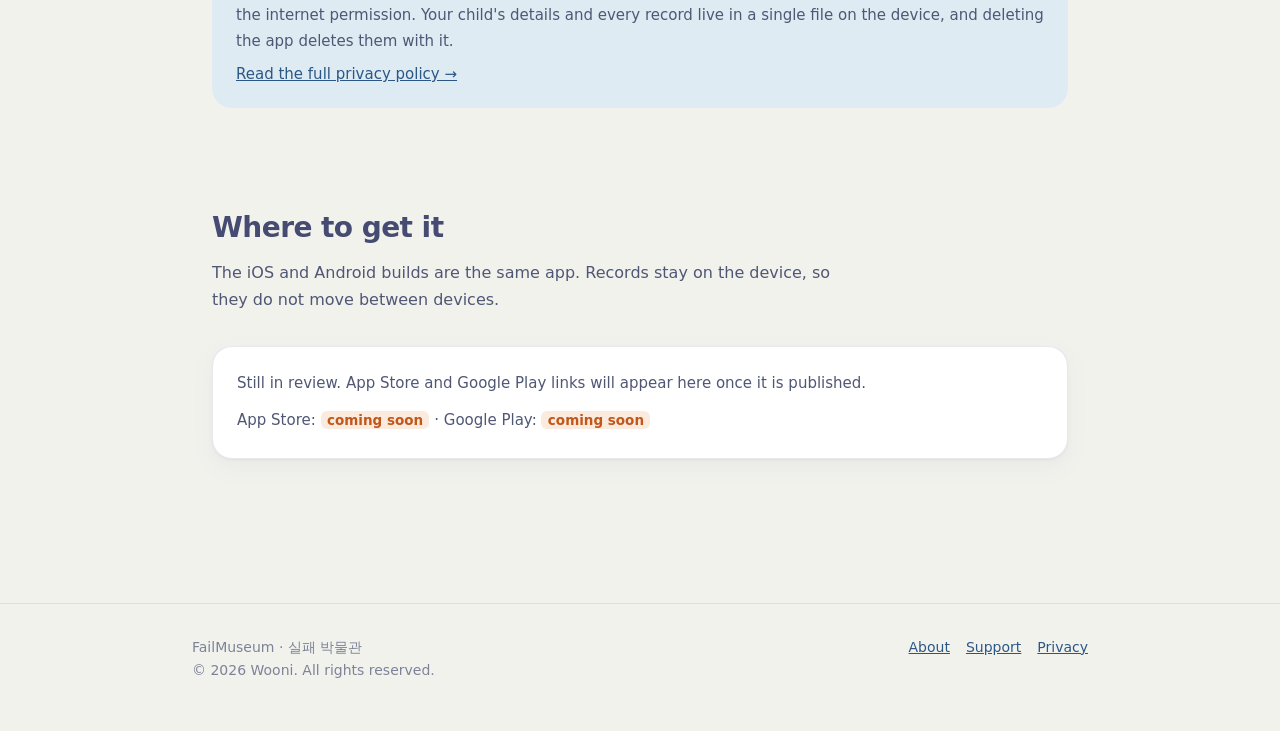
==== commit e737e072: "update" ====
--- a/index.html
+++ b/index.html
@@ -7,9 +7,21 @@
 <meta name="description" content="아이의 기질에 맞춰 놀이를 추천하고, AI 시대에 필요한 네 가지 힘을 하루에 하나씩 길러갑니다. 모든 기록은 기기에만 저장됩니다.">
 <meta name="theme-color" content="#f2f2ed" media="(prefers-color-scheme: light)">
 <meta name="theme-color" content="#121724" media="(prefers-color-scheme: dark)">
-<meta property="og:title" content="실패 박물관 · FailMuseum">
-<meta property="og:description" content="실패해도 괜찮은 50일의 놀이 여행. 아이의 기질에 맞춘 50가지 놀이를 하루에 하나씩.">
-<meta property="og:image" content="icon.png">
+<link rel="canonical" href="https://woonis.github.io/fail-museum/index.html">
+<meta property="og:type" content="website">
+<meta property="og:site_name" content="실패 박물관 · FailMuseum">
+<meta property="og:locale" content="ko_KR">
+<meta property="og:locale:alternate" content="en_US">
+<meta property="og:url" content="https://woonis.github.io/fail-museum/index.html">
+<meta property="og:title" content="실패 박물관 · FailMuseum — 실패해도 괜찮은 50일의 놀이 여행">
+<meta property="og:description" content="아이의 기질에 맞춰 놀이를 추천하고, AI 시대에 필요한 네 가지 힘을 하루에 하나씩 길러갑니다. 모든 기록은 기기에만 저장됩니다.">
+<!-- og:image 는 반드시 절대 주소여야 합니다. 상대 경로를 쓰면 카카오톡·슬랙 등
+     링크 미리보기에서 그림이 나오지 않습니다. -->
+<meta property="og:image" content="https://woonis.github.io/fail-museum/screenshots/strengths.png">
+<meta name="twitter:card" content="summary_large_image">
+<meta name="twitter:title" content="실패 박물관 · FailMuseum — 실패해도 괜찮은 50일의 놀이 여행">
+<meta name="twitter:description" content="아이의 기질에 맞춰 놀이를 추천하고, AI 시대에 필요한 네 가지 힘을 하루에 하나씩 길러갑니다. 모든 기록은 기기에만 저장됩니다.">
+<meta name="twitter:image" content="https://woonis.github.io/fail-museum/screenshots/strengths.png">
 <link rel="icon" href="icon.png">
 <link rel="apple-touch-icon" href="icon.png">
 <link rel="stylesheet" href="style.css">
@@ -190,8 +202,8 @@
 
       <article>
         <figure class="tour-shot">
-          <img lang="ko" src="screenshots/03-설문.png" alt="상황을 고르는 기질 설문 화면" loading="lazy">
-          <img lang="en" src="screenshots/en/03-설문.png" alt="Temperament survey screen with four situation options" loading="lazy">
+          <img lang="ko" src="screenshots/survey.png" alt="상황을 고르는 기질 설문 화면" loading="lazy">
+          <img lang="en" src="screenshots/en/survey.png" alt="Temperament survey screen with four situation options" loading="lazy">
         </figure>
         <div class="tour-text">
           <span class="step"><span lang="ko">1 · 기질 설문</span><span lang="en">1 · Temperament survey</span></span>
@@ -228,8 +240,8 @@
 
       <article>
         <figure class="tour-shot">
-          <img lang="ko" src="screenshots/04-기질결과.png" alt="기질 유형과 네 유형의 분포를 보여주는 결과 화면" loading="lazy">
-          <img lang="en" src="screenshots/en/04-기질결과.png" alt="Result screen showing the temperament type and the mix" loading="lazy">
+          <img lang="ko" src="screenshots/temperament.png" alt="기질 유형과 네 유형의 분포를 보여주는 결과 화면" loading="lazy">
+          <img lang="en" src="screenshots/en/temperament.png" alt="Result screen showing the temperament type and the mix" loading="lazy">
         </figure>
         <div class="tour-text">
           <span class="step"><span lang="ko">2 · 기질 결과</span><span lang="en">2 · Temperament result</span></span>
@@ -265,8 +277,8 @@
 
       <article>
         <figure class="tour-shot">
-          <img lang="ko" src="screenshots/05-역량차트.png" alt="네 가지 역량을 수평 막대로 보여주는 차트" loading="lazy">
-          <img lang="en" src="screenshots/en/05-역량차트.png" alt="Horizontal bar chart of the four strengths" loading="lazy">
+          <img lang="ko" src="screenshots/strengths.png" alt="네 가지 역량을 수평 막대로 보여주는 차트" loading="lazy">
+          <img lang="en" src="screenshots/en/strengths.png" alt="Horizontal bar chart of the four strengths" loading="lazy">
         </figure>
         <div class="tour-text">
           <span class="step"><span lang="ko">3 · 역량 그래프</span><span lang="en">3 · Strengths chart</span></span>
@@ -305,8 +317,8 @@
 
       <article>
         <figure class="tour-shot">
-          <img lang="ko" src="screenshots/08-오늘의놀이.png" alt="오늘 할 놀이 한 가지를 보여주는 화면" loading="lazy">
-          <img lang="en" src="screenshots/en/08-오늘의놀이.png" alt="Today's single play, shown as a card" loading="lazy">
+          <img lang="ko" src="screenshots/today.png" alt="오늘 할 놀이 한 가지를 보여주는 화면" loading="lazy">
+          <img lang="en" src="screenshots/en/today.png" alt="Today's single play, shown as a card" loading="lazy">
         </figure>
         <div class="tour-text">
           <span class="step"><span lang="ko">4 · 오늘의 놀이</span><span lang="en">4 · Today's play</span></span>
@@ -341,8 +353,8 @@
 
       <article>
         <figure class="tour-shot">
-          <img lang="ko" src="screenshots/22-성장.png" alt="네 가지 힘이 얼마나 자랐는지 보여주는 성장 화면" loading="lazy">
-          <img lang="en" src="screenshots/en/22-성장.png" alt="Growth screen showing how far each strength has come" loading="lazy">
+          <img lang="ko" src="screenshots/growth.png" alt="네 가지 힘이 얼마나 자랐는지 보여주는 성장 화면" loading="lazy">
+          <img lang="en" src="screenshots/en/growth.png" alt="Growth screen showing how far each strength has come" loading="lazy">
         </figure>
         <div class="tour-text">
           <span class="step"><span lang="ko">5 · 성장</span><span lang="en">5 · Growth</span></span>
@@ -378,8 +390,8 @@
 
       <article>
         <figure class="tour-shot">
-          <img lang="ko" src="screenshots/24-박물관.png" alt="지난 놀이 기록을 전시물처럼 모아둔 박물관 화면" loading="lazy">
-          <img lang="en" src="screenshots/en/24-박물관.png" alt="Museum screen collecting past play records" loading="lazy">
+          <img lang="ko" src="screenshots/museum.png" alt="지난 놀이 기록을 전시물처럼 모아둔 박물관 화면" loading="lazy">
+          <img lang="en" src="screenshots/en/museum.png" alt="Museum screen collecting past play records" loading="lazy">
         </figure>
         <div class="tour-text">
           <span class="step"><span lang="ko">6 · 실패 박물관</span><span lang="en">6 · Museum of failures</span></span>
--- a/style.css
+++ b/style.css
@@ -0,0 +1,468 @@
+/*
+  실패 박물관 소개 · 개인정보 · 지원 페이지의 공통 스타일.
+
+  색은 앱의 디자인 토큰(FailMuseum/Design/Theme.swift,
+  android/.../ui/theme/Theme.kt)과 같은 값입니다. 앱 색을 바꾸면 여기도
+  함께 바꿔 주세요.
+
+  브랜드색을 그대로 데이터 색으로 쓰면 안 된다는 규칙은 앱과 같습니다.
+  --accent 는 강조, --attention 은 '성장이 필요해요' 상태색 전용입니다.
+*/
+
+:root {
+  color-scheme: light dark;
+
+  --page: #f2f2ed;
+  --card: #ffffff;
+  --ink: #464b71;
+  --ink-2: #4f5775;
+  --muted: #7c8398;
+  --accent: #3368a0;
+  --accent-ink: #2b5786;
+  --accent-soft: #deebf3;
+  --attention: #c2571a;
+  --attention-soft: #fbebdf;
+  --highlight: #7cd5c7;
+  --border: rgba(70, 75, 113, 0.12);
+  --shadow: 0 1px 2px rgba(70, 75, 113, 0.06), 0 8px 24px rgba(70, 75, 113, 0.06);
+  --radius: 20px;
+  --radius-sm: 12px;
+}
+
+@media (prefers-color-scheme: dark) {
+  :root {
+    --page: #121724;
+    --card: #1b2235;
+    --ink: #f0f2f7;
+    --ink-2: #b6becf;
+    --muted: #8a93a8;
+    --accent: #3f9bc4;
+    --accent-ink: #8fd3e8;
+    --accent-soft: #243655;
+    --attention: #d96a22;
+    --attention-soft: #38200f;
+    --highlight: #7cd5c7;
+    --border: rgba(143, 211, 232, 0.14);
+    --shadow: none;
+  }
+}
+
+* { box-sizing: border-box; }
+
+html { scroll-behavior: smooth; }
+
+body {
+  margin: 0;
+  background: var(--page);
+  color: var(--ink);
+  font: 16px/1.7 -apple-system, BlinkMacSystemFont, "Apple SD Gothic Neo",
+    "Pretendard", "Segoe UI", system-ui, sans-serif;
+  -webkit-font-smoothing: antialiased;
+  word-break: keep-all;
+}
+
+main { max-width: 56rem; margin: 0 auto; padding: 0 1.25rem 6rem; }
+.narrow { max-width: 44rem; }
+
+a { color: var(--accent-ink); }
+a:hover { text-decoration: none; }
+
+/* ───────────── 상단 바 ───────────── */
+
+/*
+  두 줄 구조입니다.
+    `.bar`  — 브랜드(왼쪽) · 언어 전환(오른쪽)
+    `.tabs` — 소개 / 지원 / 개인정보
+
+  한 줄에 전부 넣으면 좁은 화면에서 브랜드 이름이 두 줄로 쪼개지고 탭과 언어
+  전환이 서로 붙어 무엇이 무엇인지 읽히지 않습니다. 성격이 다른 두 가지(현재
+  페이지를 고르는 것 / 언어를 고르는 것)라 줄을 나눠 두는 쪽이 맞습니다.
+*/
+.topbar {
+  position: sticky;
+  top: 0;
+  z-index: 20;
+  background: color-mix(in srgb, var(--page) 86%, transparent);
+  backdrop-filter: saturate(140%) blur(14px);
+  border-bottom: 1px solid var(--border);
+}
+
+.topbar .bar,
+.topbar .tabs-wrap {
+  max-width: 56rem;
+  margin: 0 auto;
+  padding: 0 1.25rem;
+}
+
+.topbar .bar {
+  display: flex;
+  align-items: center;
+  justify-content: space-between;
+  gap: 1rem;
+  padding-top: 0.7rem;
+}
+
+.topbar .tabs-wrap { padding-bottom: 0.65rem; padding-top: 0.55rem; }
+
+.brand {
+  display: flex;
+  align-items: center;
+  gap: 0.5rem;
+  font-weight: 700;
+  font-size: 1.0625rem;
+  color: var(--ink);
+  text-decoration: none;
+  letter-spacing: -0.015em;
+  white-space: nowrap;
+}
+.brand img {
+  width: 30px;
+  height: 30px;
+  border-radius: 8px;
+  box-shadow: 0 1px 2px rgba(0, 0, 0, 0.08);
+}
+
+/* 분절 탭 — 띠 안에서 현재 페이지만 떠 보이게 */
+nav.tabs {
+  display: grid;
+  grid-template-columns: repeat(3, 1fr);
+  gap: 0.2rem;
+  padding: 0.2rem;
+  border-radius: 999px;
+  background: color-mix(in srgb, var(--ink) 7%, transparent);
+}
+nav.tabs a {
+  padding: 0.45rem 0.5rem;
+  border-radius: 999px;
+  font-size: 0.875rem;
+  font-weight: 600;
+  color: var(--ink-2);
+  text-decoration: none;
+  text-align: center;
+  white-space: nowrap;
+  transition: background 0.12s ease, color 0.12s ease;
+}
+nav.tabs a:hover { color: var(--ink); }
+nav.tabs a[aria-current="page"] {
+  background: var(--card);
+  color: var(--accent-ink);
+  box-shadow: 0 1px 2px rgba(0, 0, 0, 0.07);
+}
+
+/* 넓은 화면에서는 가운데에 폭만큼만 */
+@media (min-width: 46rem) {
+  nav.tabs {
+    width: fit-content;
+    margin: 0 auto;
+    grid-auto-flow: column;
+    grid-template-columns: none;
+    grid-auto-columns: max-content;
+  }
+  nav.tabs a { padding: 0.45rem 1.4rem; }
+}
+
+/* 언어 전환 */
+.lang {
+  display: inline-flex;
+  flex: none;
+  border: 1px solid var(--border);
+  background: var(--card);
+  border-radius: 999px;
+  overflow: hidden;
+}
+.lang button {
+  appearance: none;
+  border: 0;
+  background: transparent;
+  color: var(--ink-2);
+  font: inherit;
+  font-size: 0.8125rem;
+  font-weight: 600;
+  padding: 0.35rem 0.75rem;
+  cursor: pointer;
+  transition: background 0.12s ease, color 0.12s ease;
+}
+.lang button[aria-pressed="true"] {
+  background: var(--accent-soft);
+  color: var(--accent-ink);
+}
+
+/* 언어별 보이기. 기본은 한국어 — 자바스크립트가 없어도 읽힙니다. */
+:root[data-lang="en"] [lang="ko"] { display: none; }
+:root[data-lang="ko"] [lang="en"] { display: none; }
+
+/* ───────────── 히어로 ───────────── */
+
+.hero { padding: 4rem 0 2.5rem; text-align: center; }
+.hero img.icon {
+  width: 96px; height: 96px;
+  border-radius: 22px;
+  box-shadow: var(--shadow);
+  margin-bottom: 1.5rem;
+}
+.hero h1 {
+  font-size: clamp(2rem, 6vw, 3rem);
+  line-height: 1.2;
+  letter-spacing: -0.03em;
+  margin: 0 0 1rem;
+}
+.hero p.lede {
+  font-size: clamp(1rem, 2.5vw, 1.1875rem);
+  color: var(--ink-2);
+  max-width: 34rem;
+  margin: 0 auto 1.5rem;
+}
+.eyebrow {
+  font-size: 0.8125rem;
+  font-weight: 700;
+  letter-spacing: 0.02em;
+  color: var(--accent-ink);
+  margin: 0 0 0.75rem;
+}
+
+.badges { display: flex; gap: 0.5rem; justify-content: center; flex-wrap: wrap; }
+.badge {
+  display: inline-flex;
+  align-items: center;
+  gap: 0.4rem;
+  padding: 0.4rem 0.85rem;
+  border-radius: 999px;
+  background: var(--card);
+  border: 1px solid var(--border);
+  font-size: 0.8125rem;
+  font-weight: 600;
+  color: var(--ink-2);
+}
+.badge.accent { background: var(--accent-soft); color: var(--accent-ink); border-color: transparent; }
+
+/* ───────────── 구역 ───────────── */
+
+section { padding: 3rem 0; }
+section > h2 {
+  font-size: clamp(1.375rem, 3.5vw, 1.75rem);
+  letter-spacing: -0.02em;
+  margin: 0 0 0.5rem;
+}
+section > p.sub { color: var(--ink-2); margin: 0 0 2rem; max-width: 40rem; }
+
+.card {
+  background: var(--card);
+  border: 1px solid var(--border);
+  border-radius: var(--radius);
+  padding: 1.5rem;
+  box-shadow: var(--shadow);
+}
+
+.grid { display: grid; gap: 1rem; }
+@media (min-width: 40rem) { .grid.two { grid-template-columns: 1fr 1fr; } }
+@media (min-width: 52rem) { .grid.four { grid-template-columns: repeat(2, 1fr); } }
+
+.card h3 { margin: 0 0 0.4rem; font-size: 1.0625rem; }
+.card p { margin: 0; color: var(--ink-2); font-size: 0.9375rem; }
+.card .tag {
+  display: inline-block;
+  font-size: 0.75rem;
+  font-weight: 700;
+  color: var(--accent-ink);
+  background: var(--accent-soft);
+  border-radius: 999px;
+  padding: 0.15rem 0.6rem;
+  margin-bottom: 0.6rem;
+}
+.card .tag.warm { color: var(--attention); background: var(--attention-soft); }
+
+/* 번호가 붙은 단계 */
+ol.steps { list-style: none; counter-reset: step; margin: 0; padding: 0; display: grid; gap: 1rem; }
+ol.steps li {
+  counter-increment: step;
+  display: grid;
+  grid-template-columns: 2.25rem 1fr;
+  gap: 1rem;
+  background: var(--card);
+  border: 1px solid var(--border);
+  border-radius: var(--radius);
+  padding: 1.25rem;
+  box-shadow: var(--shadow);
+}
+ol.steps li::before {
+  content: counter(step);
+  display: grid;
+  place-items: center;
+  width: 2.25rem; height: 2.25rem;
+  border-radius: 999px;
+  background: var(--accent-soft);
+  color: var(--accent-ink);
+  font-weight: 700;
+  font-size: 0.9375rem;
+}
+ol.steps h3 { margin: 0 0 0.25rem; font-size: 1.0625rem; }
+ol.steps p { margin: 0; color: var(--ink-2); font-size: 0.9375rem; }
+
+/* ───────────── 스크린샷 ───────────── */
+
+.shots {
+  display: grid;
+  gap: 1.25rem;
+  grid-template-columns: repeat(auto-fit, minmax(210px, 1fr));
+}
+figure.shot { margin: 0; }
+figure.shot img {
+  width: 100%;
+  height: auto;
+  display: block;
+  border-radius: 18px;
+  border: 1px solid color-mix(in srgb, var(--ink) 26%, transparent);
+  background: var(--card);
+  box-shadow:
+    0 2px 6px rgba(0, 0, 0, 0.07),
+    0 14px 34px -8px rgba(0, 0, 0, 0.18);
+}
+figure.shot figcaption {
+  margin-top: 0.6rem;
+  font-size: 0.8125rem;
+  color: var(--muted);
+  text-align: center;
+}
+figure.shot figcaption strong { display: block; color: var(--ink-2); font-size: 0.875rem; }
+
+/* 설명이 붙은 화면 소개 — 화면 하나에 글 한 묶음 */
+.tour { display: grid; gap: 3.5rem; }
+
+.tour > article {
+  display: grid;
+  gap: 1.5rem 2.5rem;
+  align-items: center;
+}
+@media (min-width: 46rem) {
+  .tour > article { grid-template-columns: 260px 1fr; }
+  /* 짝수 번째는 화면을 오른쪽에 둬서 눈이 지그재그로 따라가게 합니다 */
+  .tour > article:nth-child(even) { grid-template-columns: 1fr 260px; }
+  .tour > article:nth-child(even) .tour-shot { order: 2; }
+}
+
+/*
+  화면 사진은 앱 배경이 이 페이지 배경과 거의 같아서, 테두리만으로는 어디가
+  사진이고 어디가 페이지인지 구분되지 않습니다. 그래서 두 가지를 겹칩니다.
+    1. 사진 뒤에 옅게 물든 판을 깔아 밝은 화면이 떠 보이게
+    2. 사진 자체에 기기 테두리처럼 진한 선과 그림자를
+*/
+.tour-shot {
+  margin: 0;
+  padding: 1.1rem;
+  border-radius: 28px;
+  /* color-mix 를 못 쓰는 브라우저용 대체값을 먼저 둡니다 */
+  background: var(--accent-soft);
+  background: linear-gradient(
+    170deg,
+    color-mix(in srgb, var(--accent) 13%, var(--page)),
+    color-mix(in srgb, var(--highlight) 16%, var(--page))
+  );
+}
+
+.tour-shot img {
+  width: 100%;
+  max-width: 238px;
+  height: auto;
+  display: block;
+  margin: 0 auto;
+  border-radius: 22px;
+  border: 1.5px solid #3f4668;
+  border-color: color-mix(in srgb, var(--ink) 55%, transparent);
+  background: var(--card);
+  box-shadow:
+    0 2px 6px rgba(0, 0, 0, 0.1),
+    0 16px 36px -10px rgba(0, 0, 0, 0.3);
+}
+
+.tour-text .step {
+  display: inline-block;
+  font-size: 0.75rem;
+  font-weight: 700;
+  letter-spacing: 0.02em;
+  color: var(--accent-ink);
+  background: var(--accent-soft);
+  border-radius: 999px;
+  padding: 0.15rem 0.65rem;
+  margin-bottom: 0.65rem;
+}
+.tour-text h3 {
+  margin: 0 0 0.6rem;
+  font-size: clamp(1.125rem, 2.8vw, 1.375rem);
+  letter-spacing: -0.015em;
+}
+.tour-text p { margin: 0 0 0.75rem; color: var(--ink-2); font-size: 0.9375rem; }
+.tour-text p:last-child { margin-bottom: 0; }
+.tour-text ul {
+  margin: 0;
+  padding-left: 1.1rem;
+  color: var(--ink-2);
+  font-size: 0.9375rem;
+}
+.tour-text li { margin: 0.3rem 0; }
+.tour-text li strong { color: var(--ink); }
+
+/* ───────────── 목록과 표 ───────────── */
+
+ul.plain { margin: 0; padding-left: 1.25rem; color: var(--ink-2); }
+ul.plain li { margin: 0.35rem 0; }
+
+dl.faq { margin: 0; display: grid; gap: 1rem; }
+dl.faq > div {
+  background: var(--card);
+  border: 1px solid var(--border);
+  border-radius: var(--radius);
+  padding: 1.25rem 1.5rem;
+  box-shadow: var(--shadow);
+}
+dl.faq dt { font-weight: 700; margin: 0 0 0.35rem; }
+dl.faq dd { margin: 0; color: var(--ink-2); font-size: 0.9375rem; }
+
+/* 강조 안내 */
+.callout {
+  border-radius: var(--radius);
+  padding: 1.25rem 1.5rem;
+  background: var(--accent-soft);
+  color: var(--ink);
+}
+.callout.warm { background: var(--attention-soft); }
+.callout h3 { margin: 0 0 0.35rem; font-size: 1.0625rem; }
+.callout p { margin: 0; color: var(--ink-2); font-size: 0.9375rem; }
+.callout p + p { margin-top: 0.5rem; }
+
+/* 채워야 하는 자리 */
+.todo {
+  background: var(--attention-soft);
+  color: var(--attention);
+  border-radius: 6px;
+  padding: 0.05rem 0.4rem;
+  font-weight: 700;
+  font-size: 0.9em;
+}
+
+/* 문서 본문 */
+.doc h2 { font-size: 1.25rem; margin: 2.5rem 0 0.75rem; letter-spacing: -0.01em; }
+.doc h2:first-of-type { margin-top: 1.5rem; }
+.doc p { color: var(--ink-2); }
+.doc ul { color: var(--ink-2); padding-left: 1.25rem; }
+.doc li { margin: 0.35rem 0; }
+.doc .updated { color: var(--muted); font-size: 0.875rem; }
+
+hr {
+  border: 0;
+  border-top: 1px solid var(--border);
+  margin: 3rem 0;
+}
+
+footer {
+  border-top: 1px solid var(--border);
+  padding: 2rem 1.25rem 3rem;
+  color: var(--muted);
+  font-size: 0.875rem;
+}
+footer .inner { max-width: 56rem; margin: 0 auto; display: flex; gap: 1rem; flex-wrap: wrap; }
+footer nav { margin-left: auto; display: flex; gap: 1rem; }
+
+/* 접근성 — 움직임을 줄이도록 설정한 경우 */
+@media (prefers-reduced-motion: reduce) {
+  html { scroll-behavior: auto; }
+}
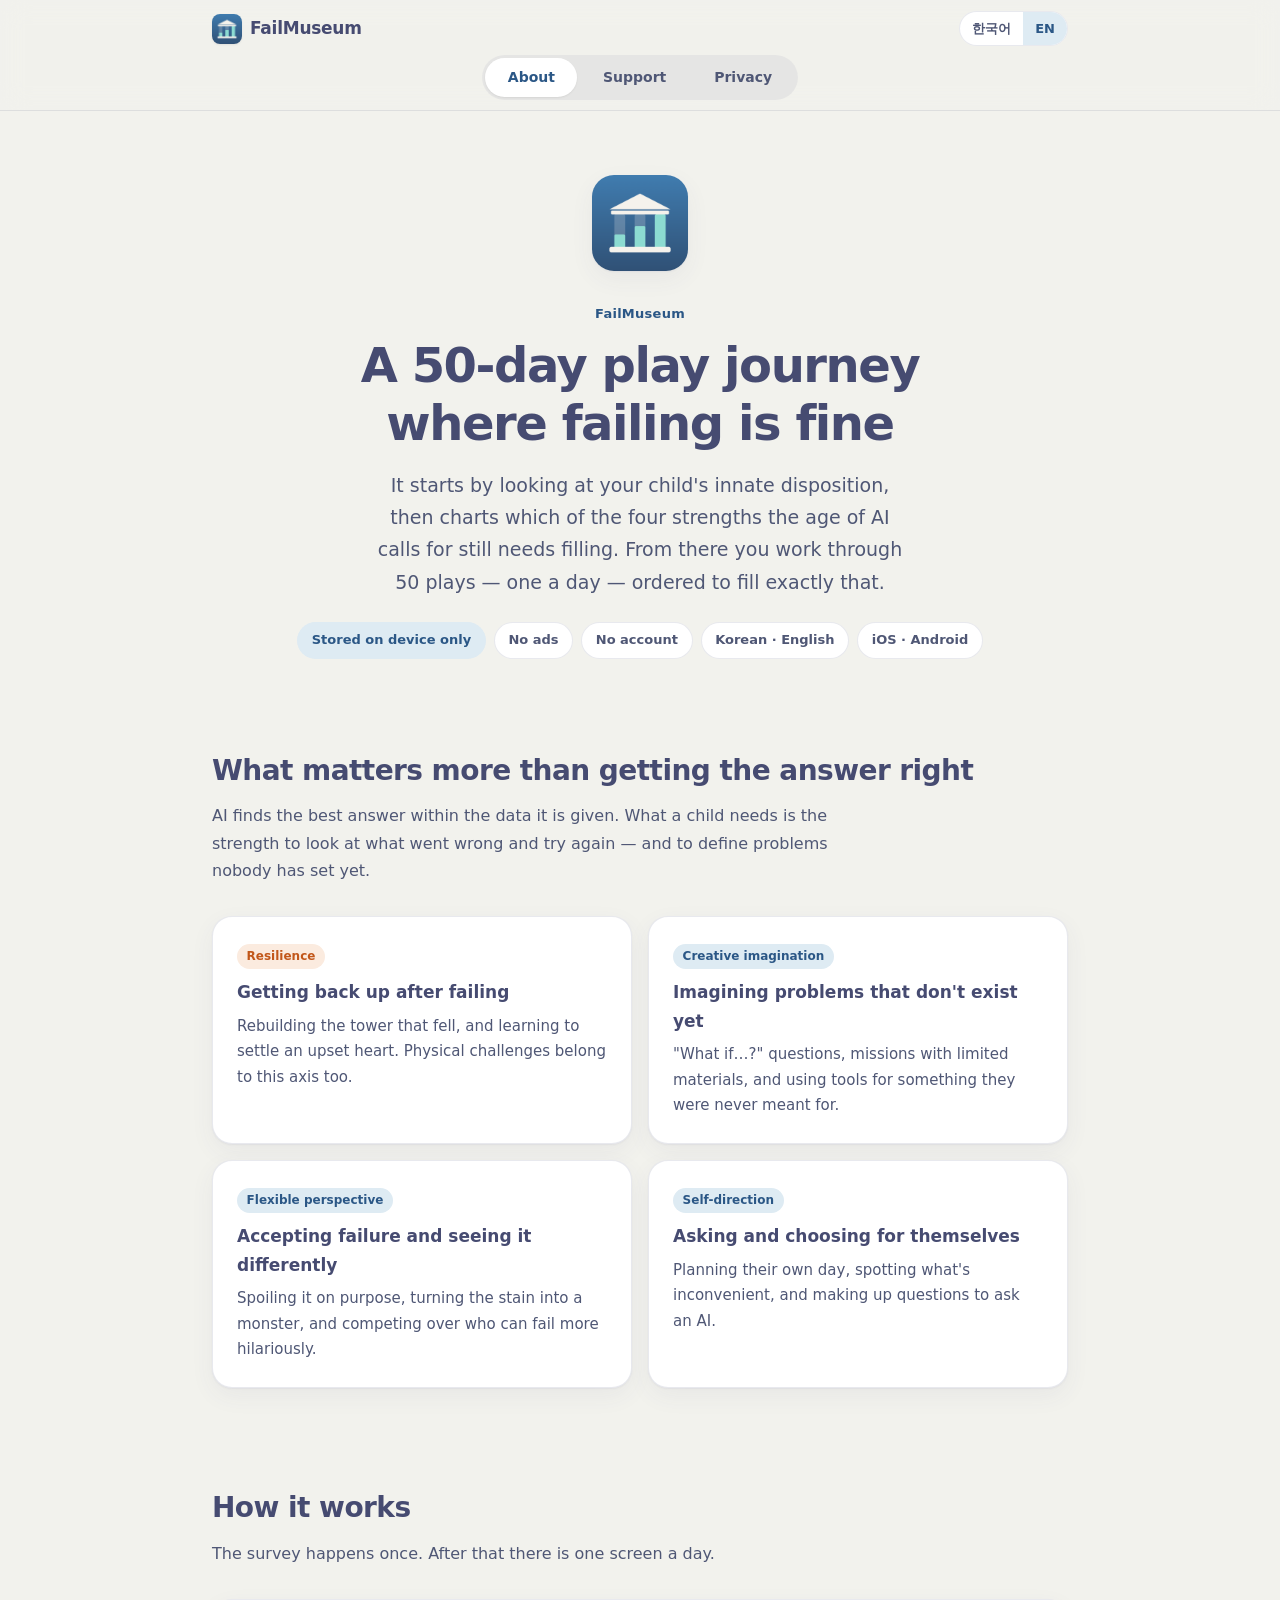
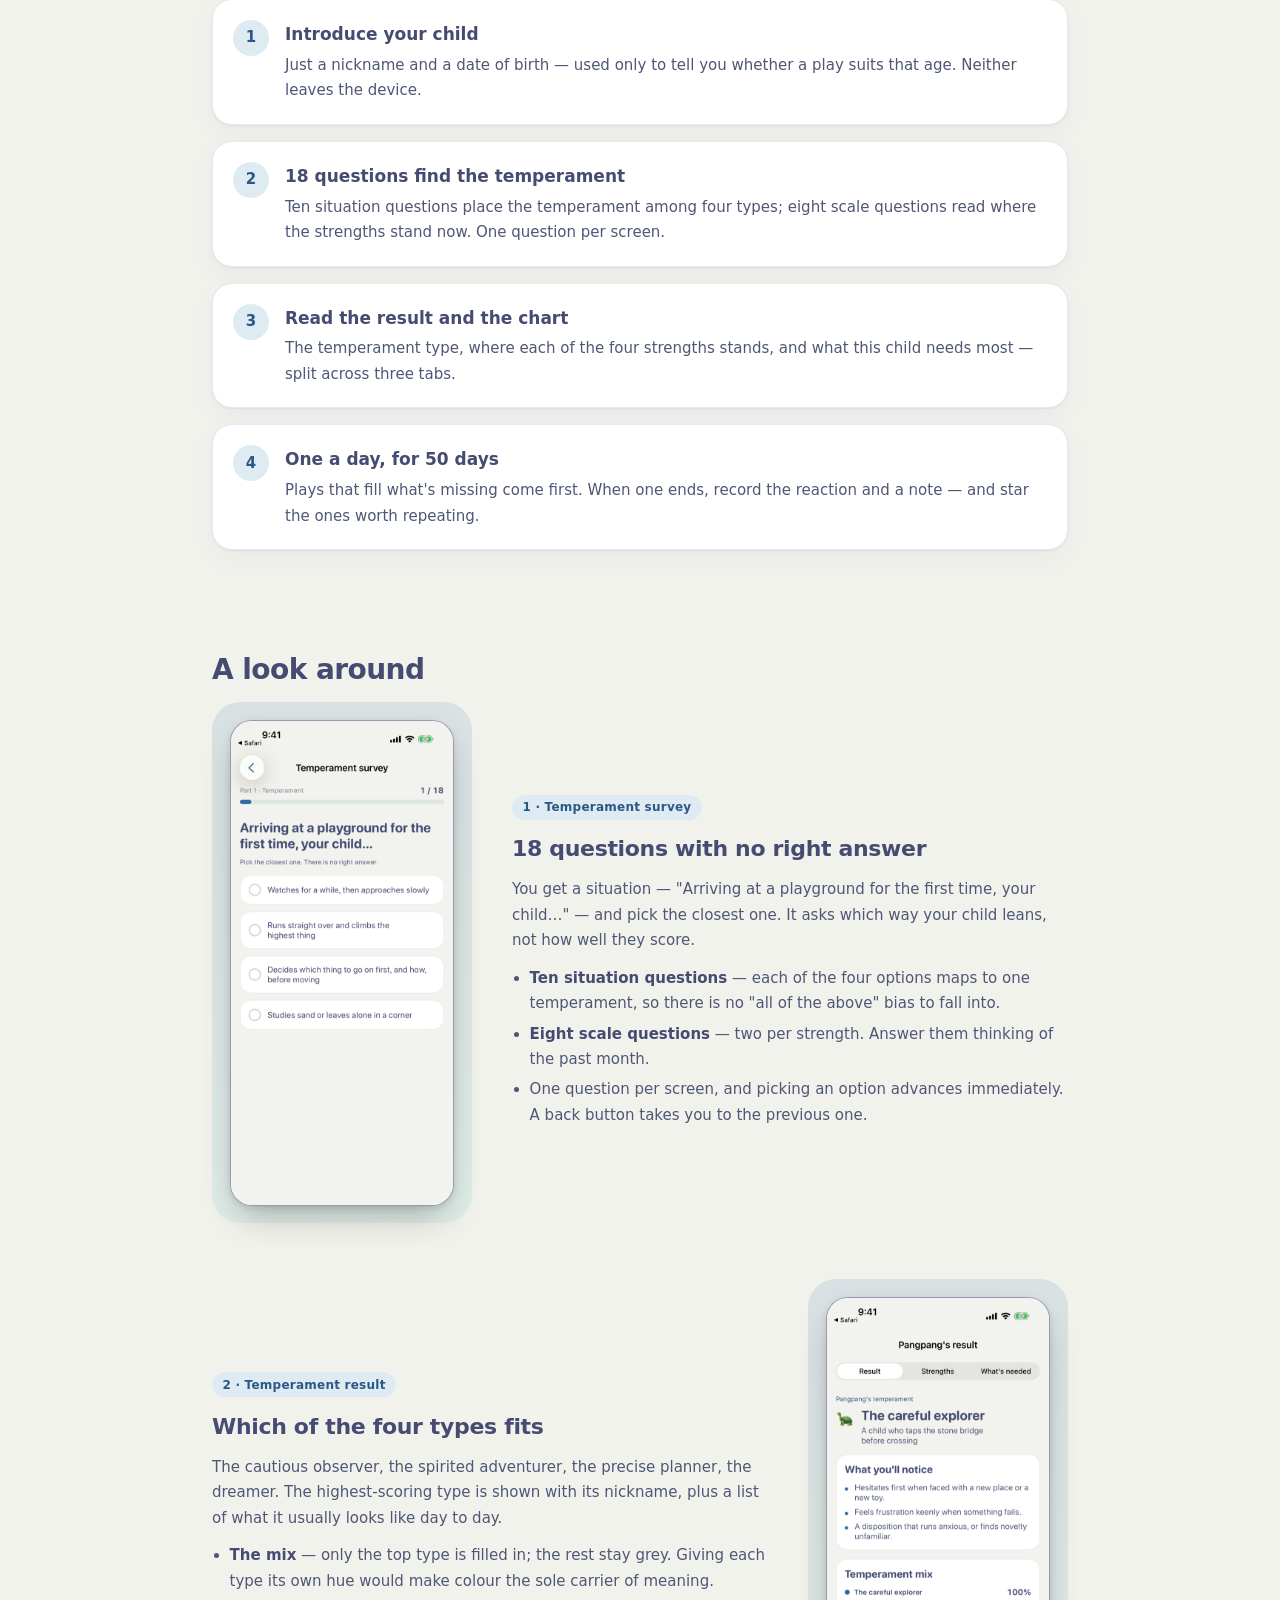
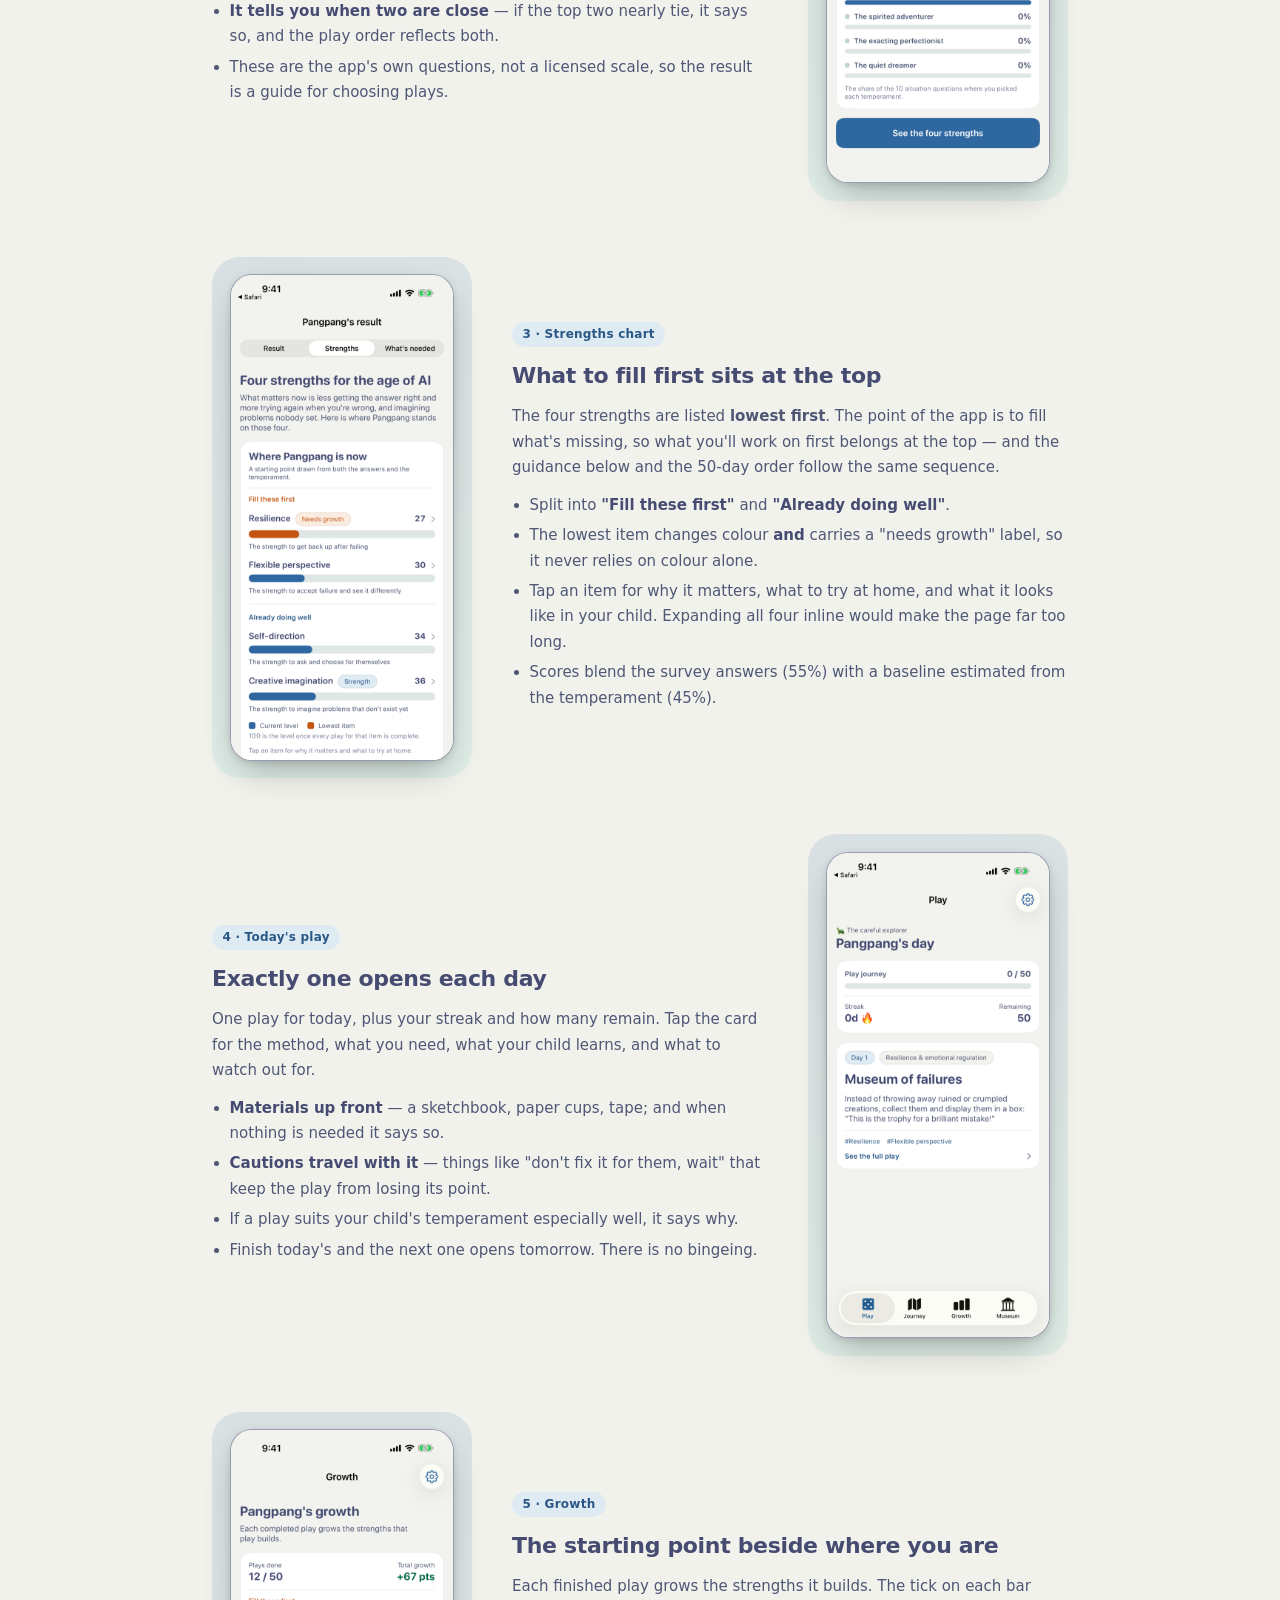
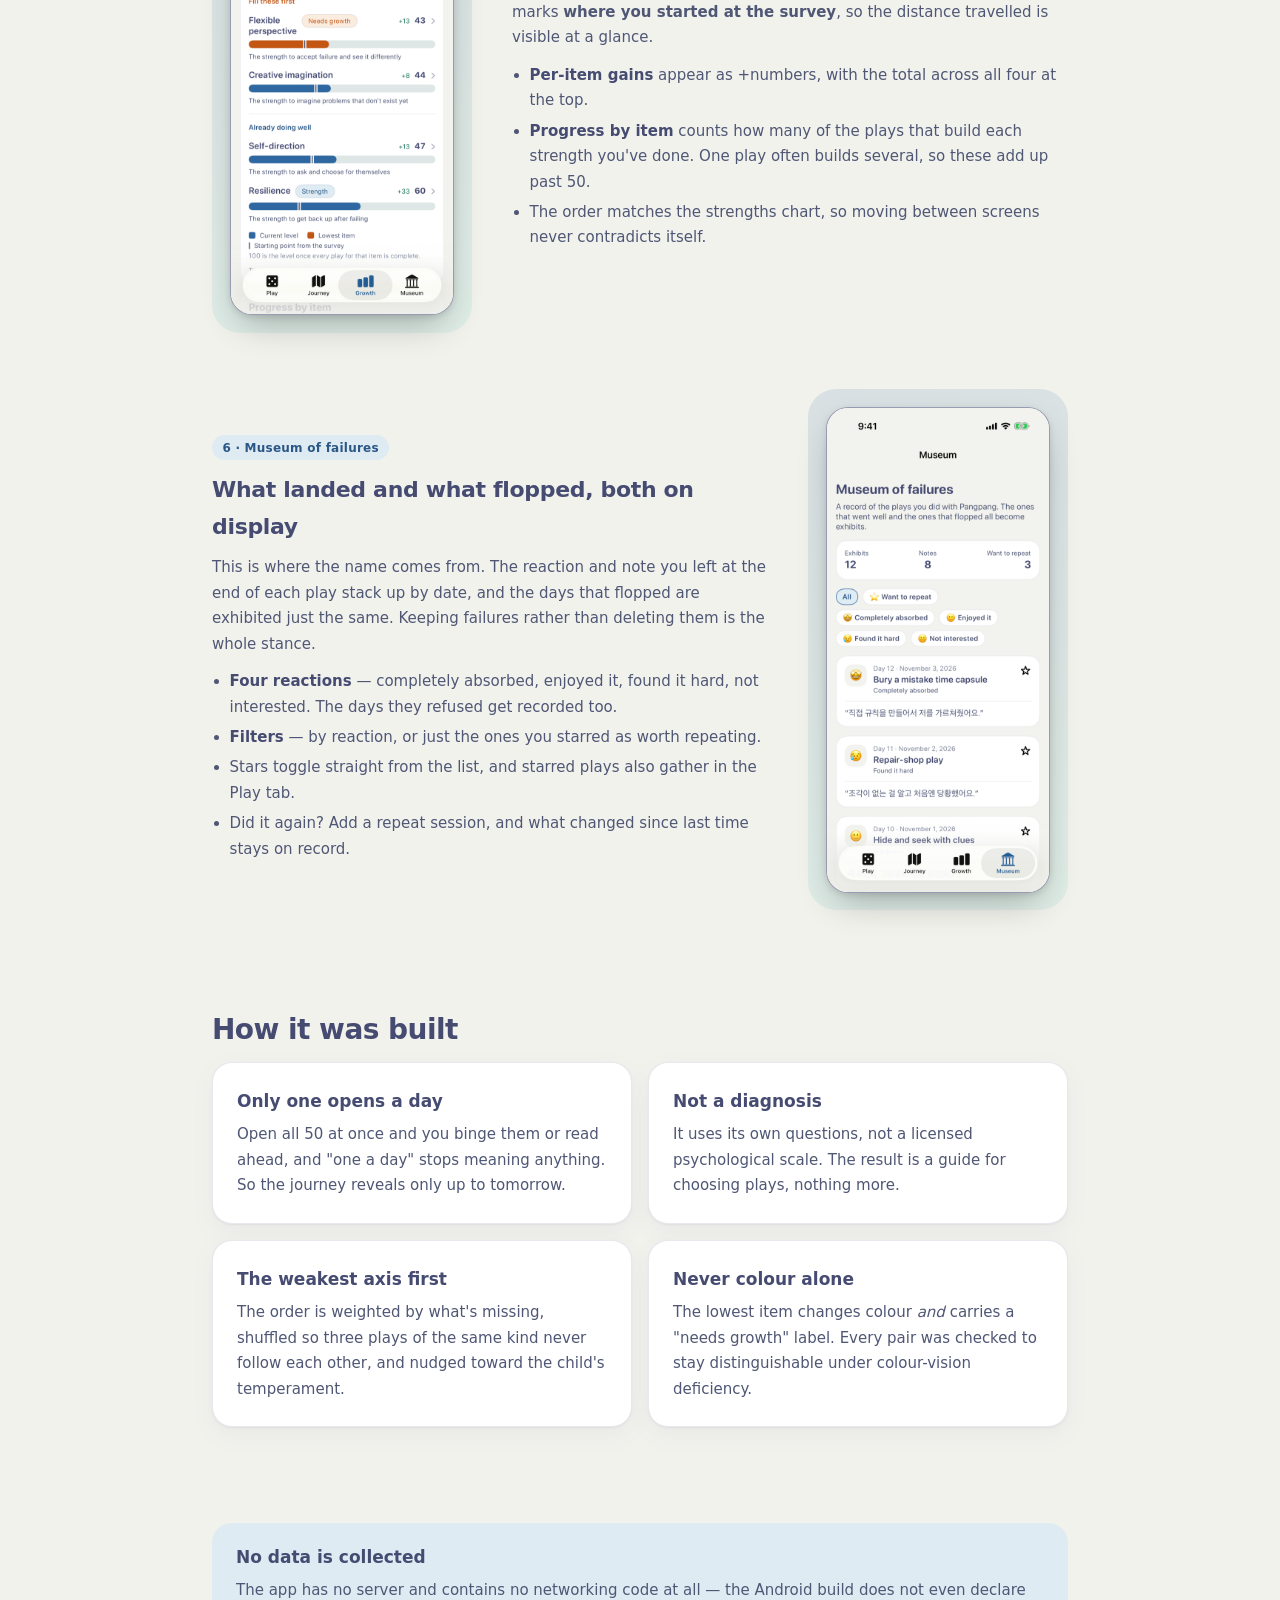
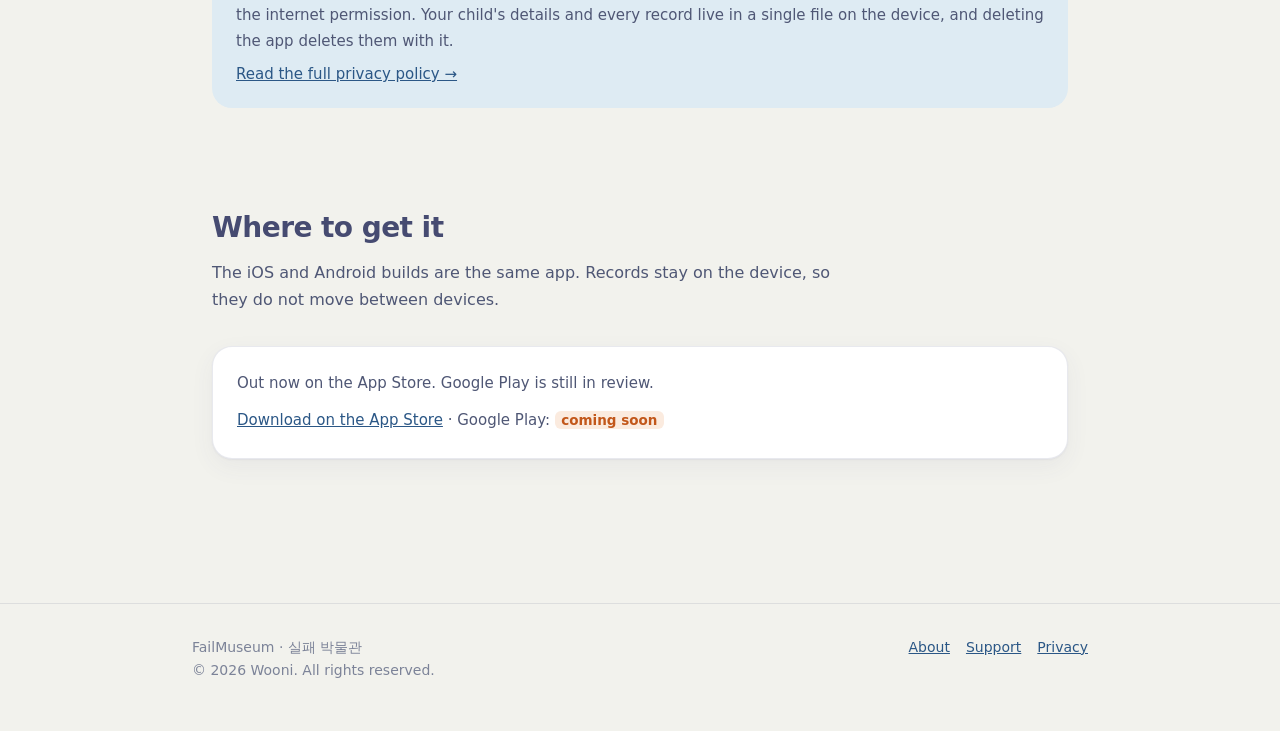
==== commit e100aea7: "update" ====
--- a/index.html
+++ b/index.html
@@ -507,16 +507,18 @@
     </p>
     <div class="card">
       <p>
-        <span lang="ko">아직 심사 중입니다. 공개되면 여기에 App Store와 Google Play 링크가
-          올라갑니다.</span>
-        <span lang="en">Still in review. App Store and Google Play links will appear here once it
-          is published.</span>
+        <span lang="ko">App Store에 올라왔습니다. Google Play는 아직 심사 중입니다.</span>
+        <span lang="en">Out now on the App Store. Google Play is still in review.</span>
       </p>
       <p style="margin-top:0.75rem">
-        <span lang="ko">App Store: <span class="todo">링크 준비 중</span> ·
+        <!--
+        나라를 붙이지 않은 주소입니다. 애플이 보는 사람의 스토어로 보내주므로
+        한국 밖에서 열어도 "이 나라에서는 볼 수 없습니다"가 나오지 않습니다.
+        -->
+        <span lang="ko"><a href="https://apps.apple.com/app/id6830497569">App Store에서 받기</a> ·
           Google Play: <span class="todo">링크 준비 중</span></span>
-        <span lang="en">App Store: <span class="todo">coming soon</span> ·
-          Google Play: <span class="todo">coming soon</span></span>
+        <span lang="en"><a href="https://apps.apple.com/app/id6830497569">Download on the App
+          Store</a> · Google Play: <span class="todo">coming soon</span></span>
       </p>
     </div>
   </section>
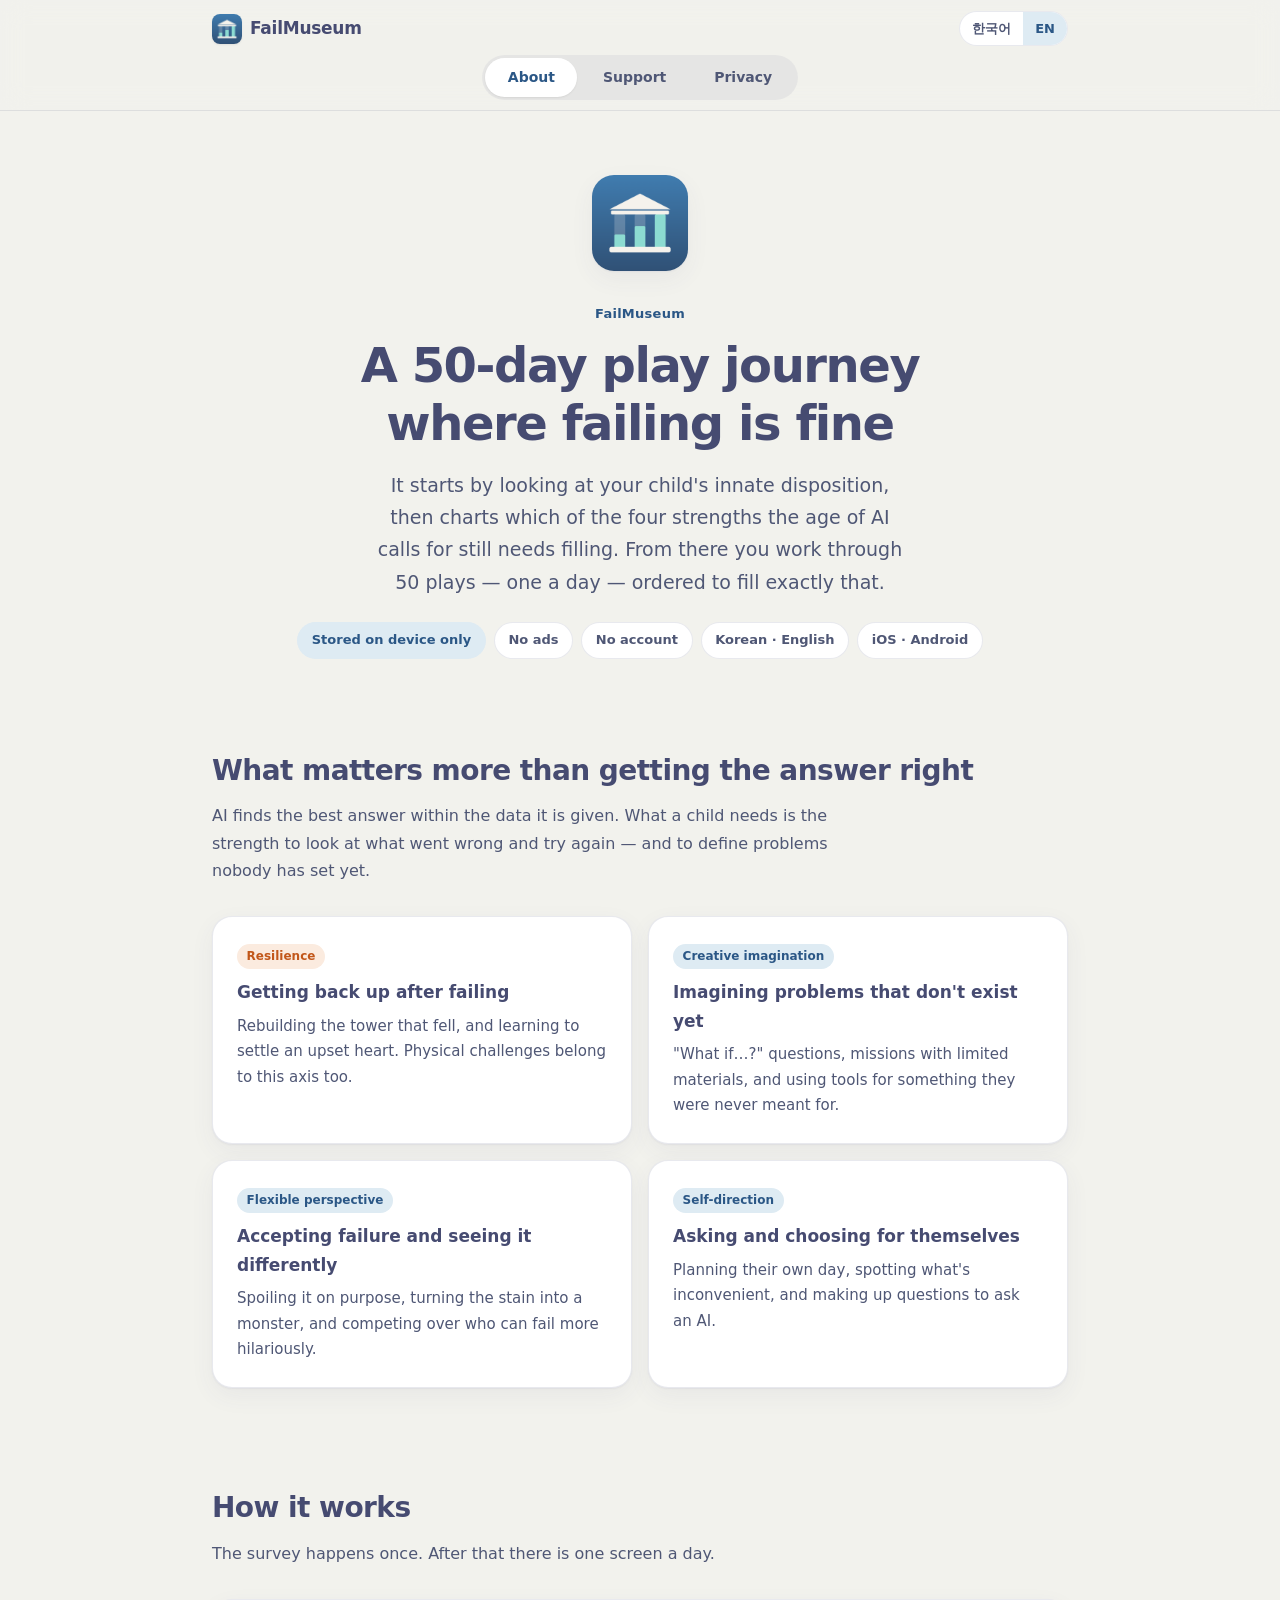
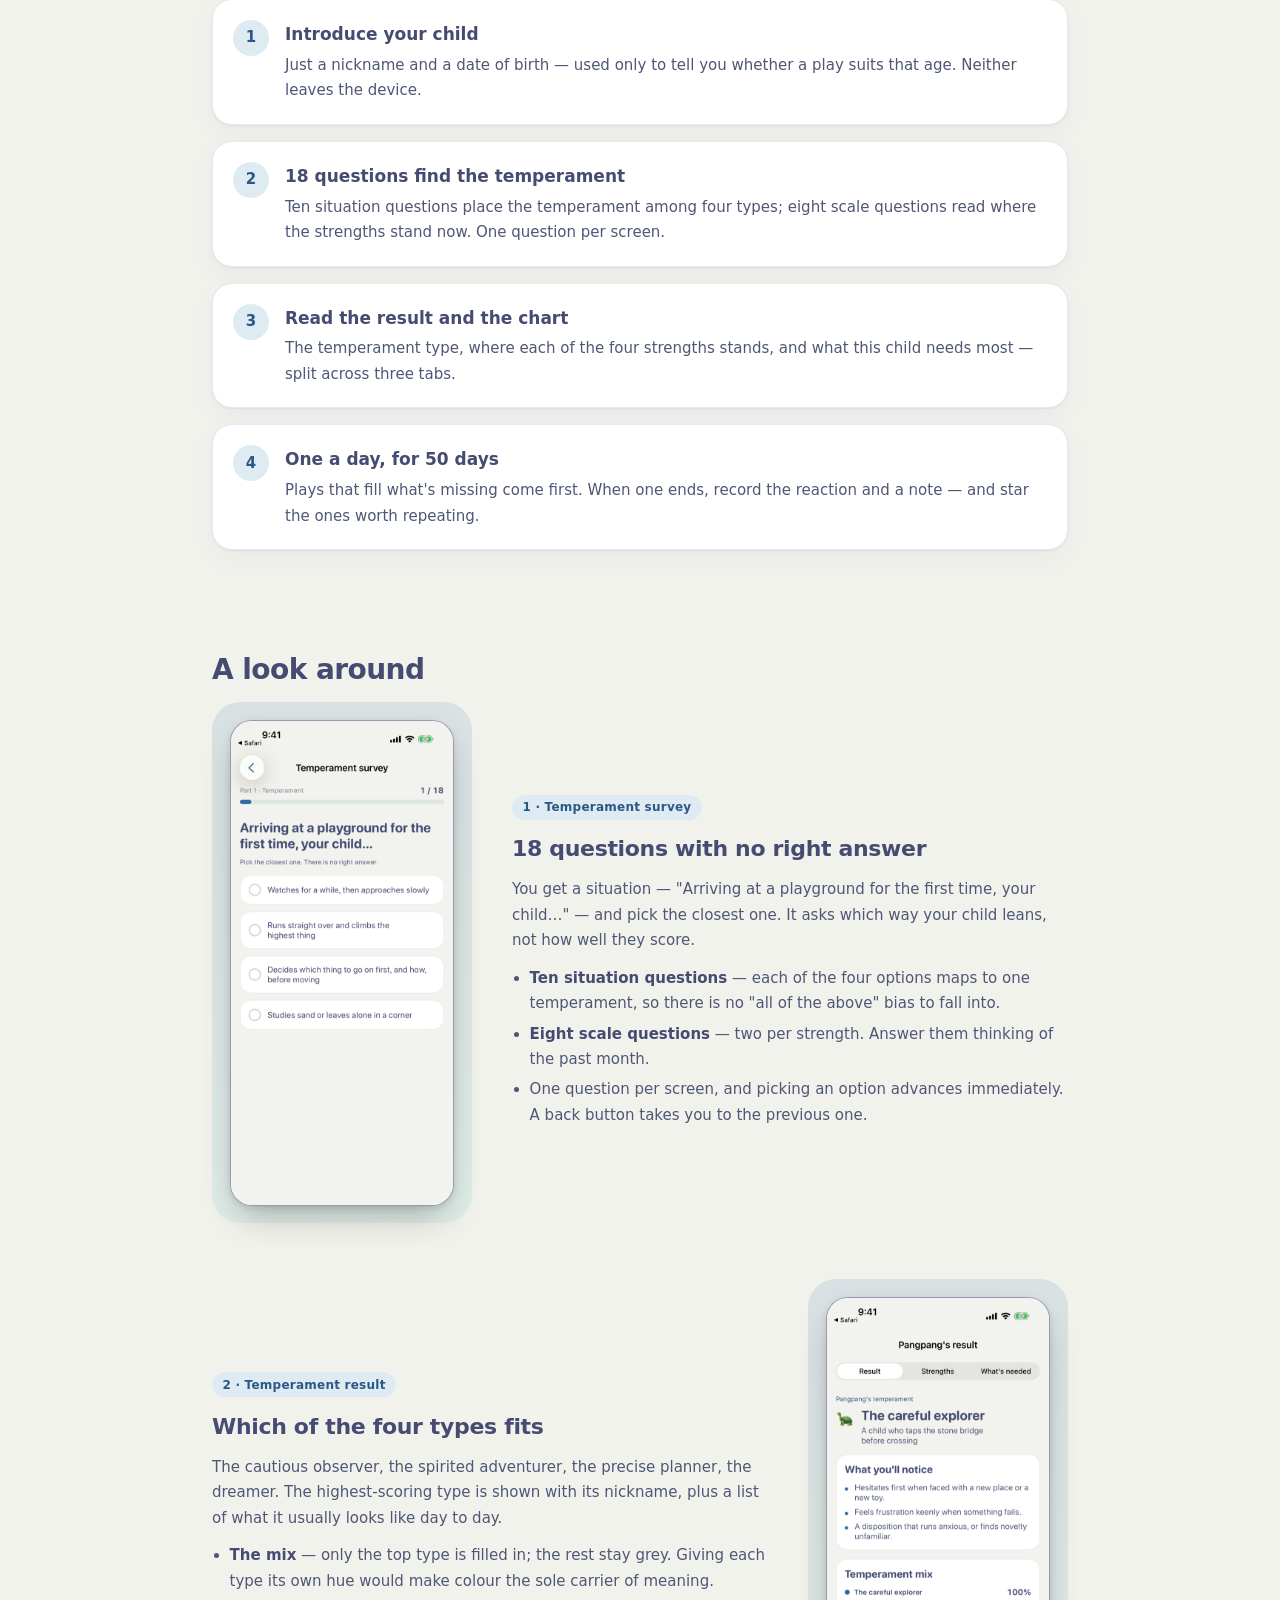
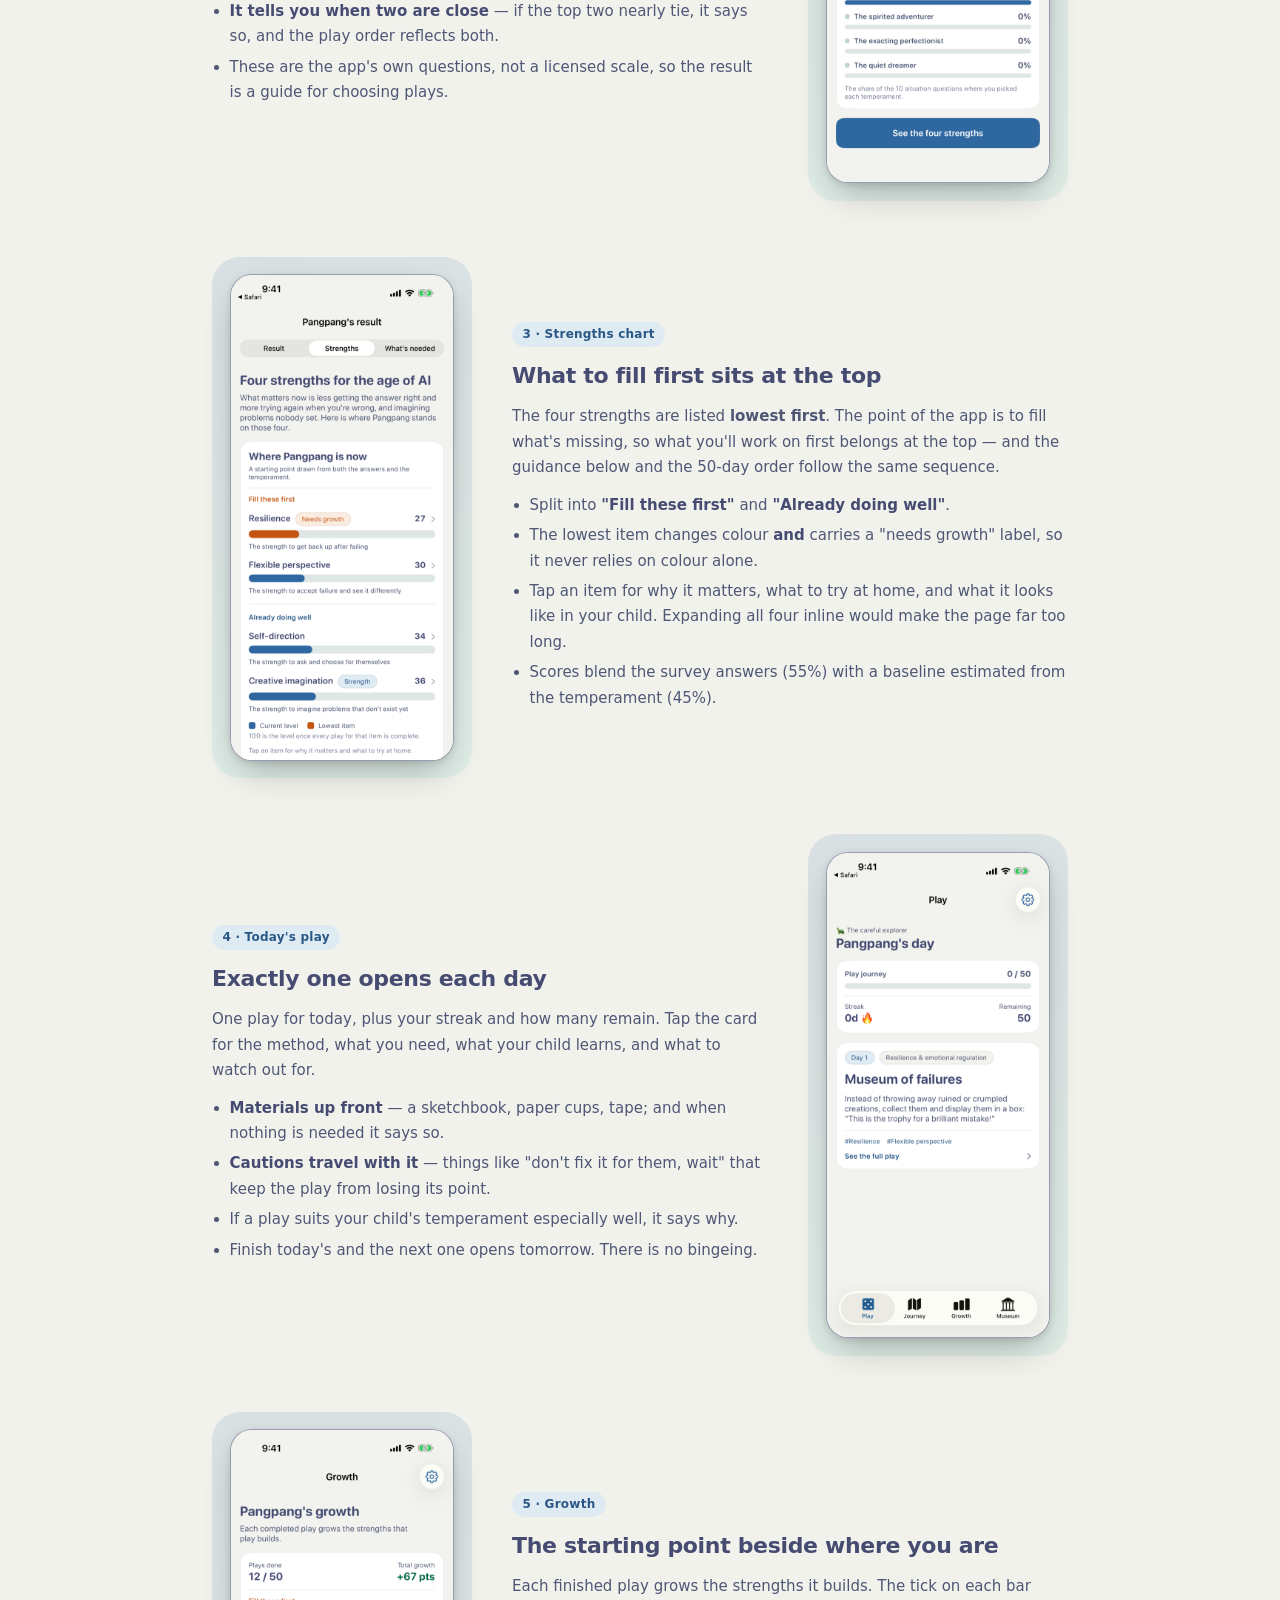
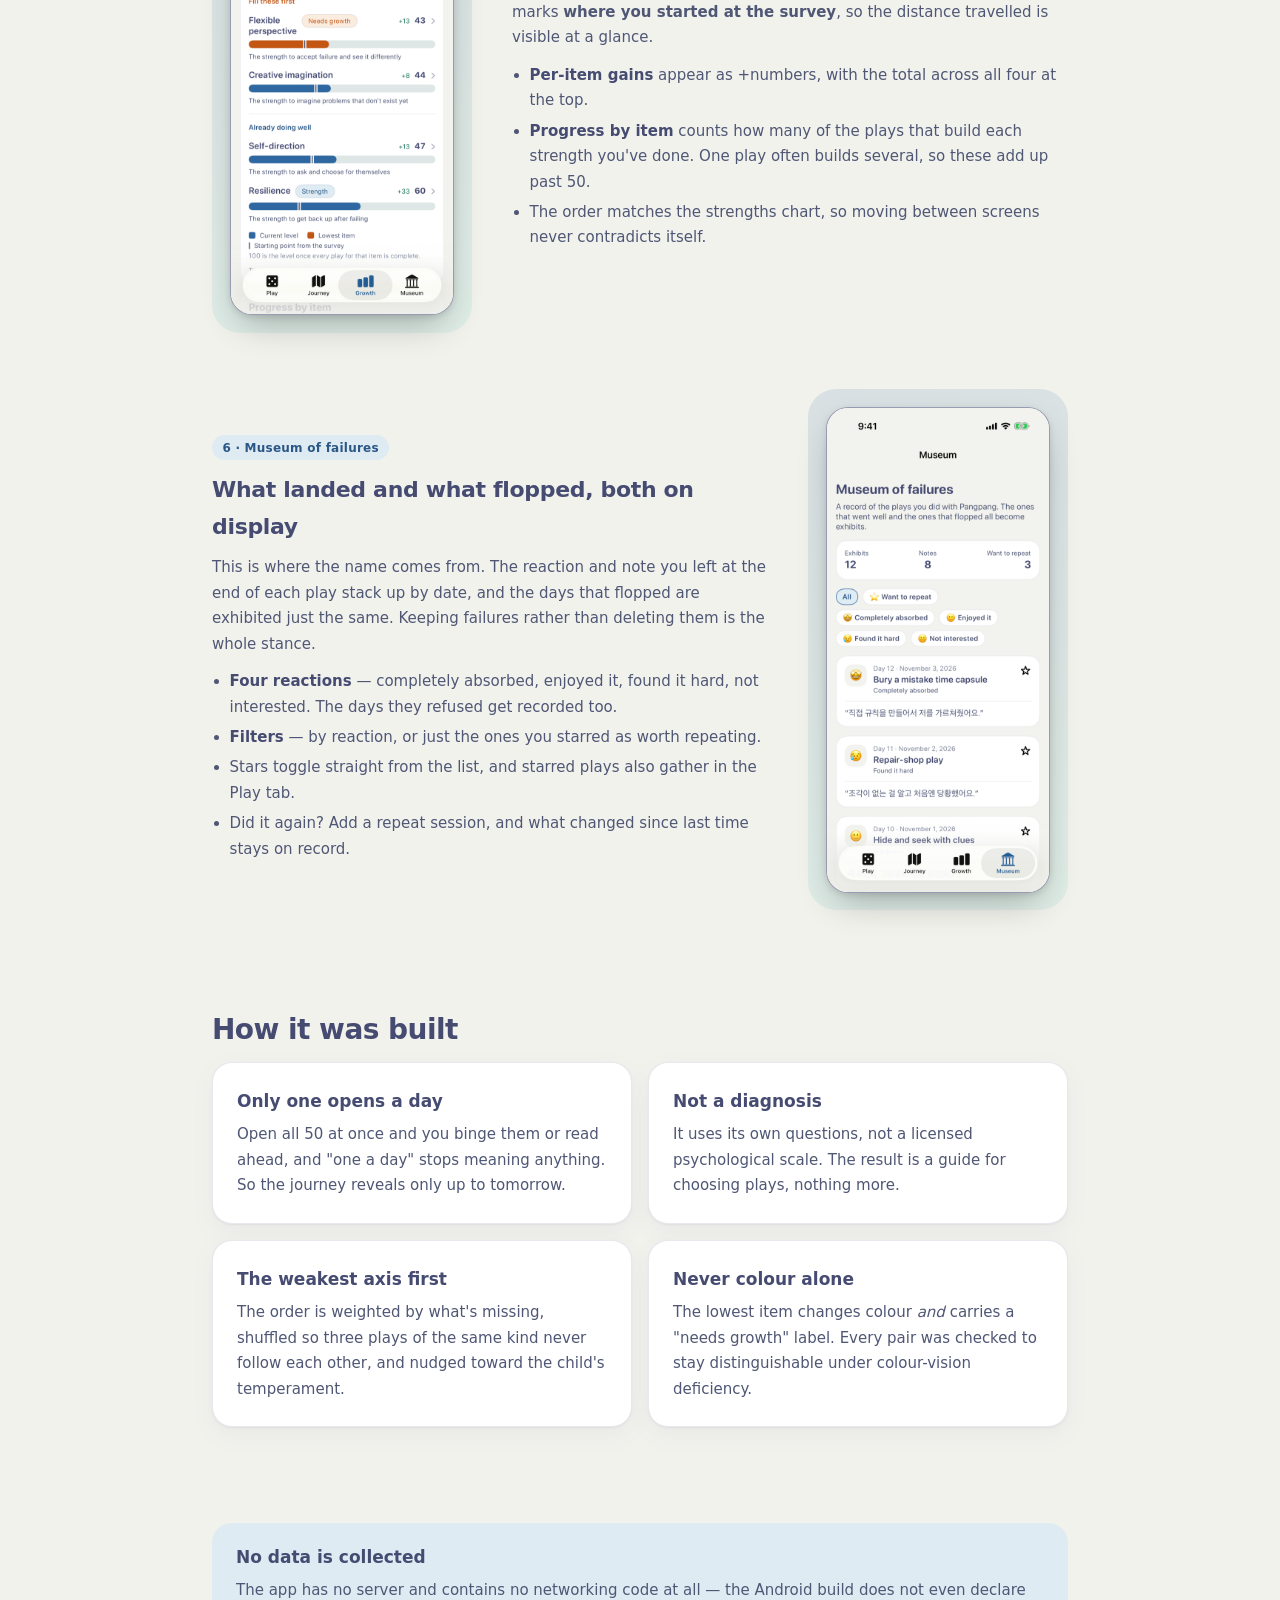
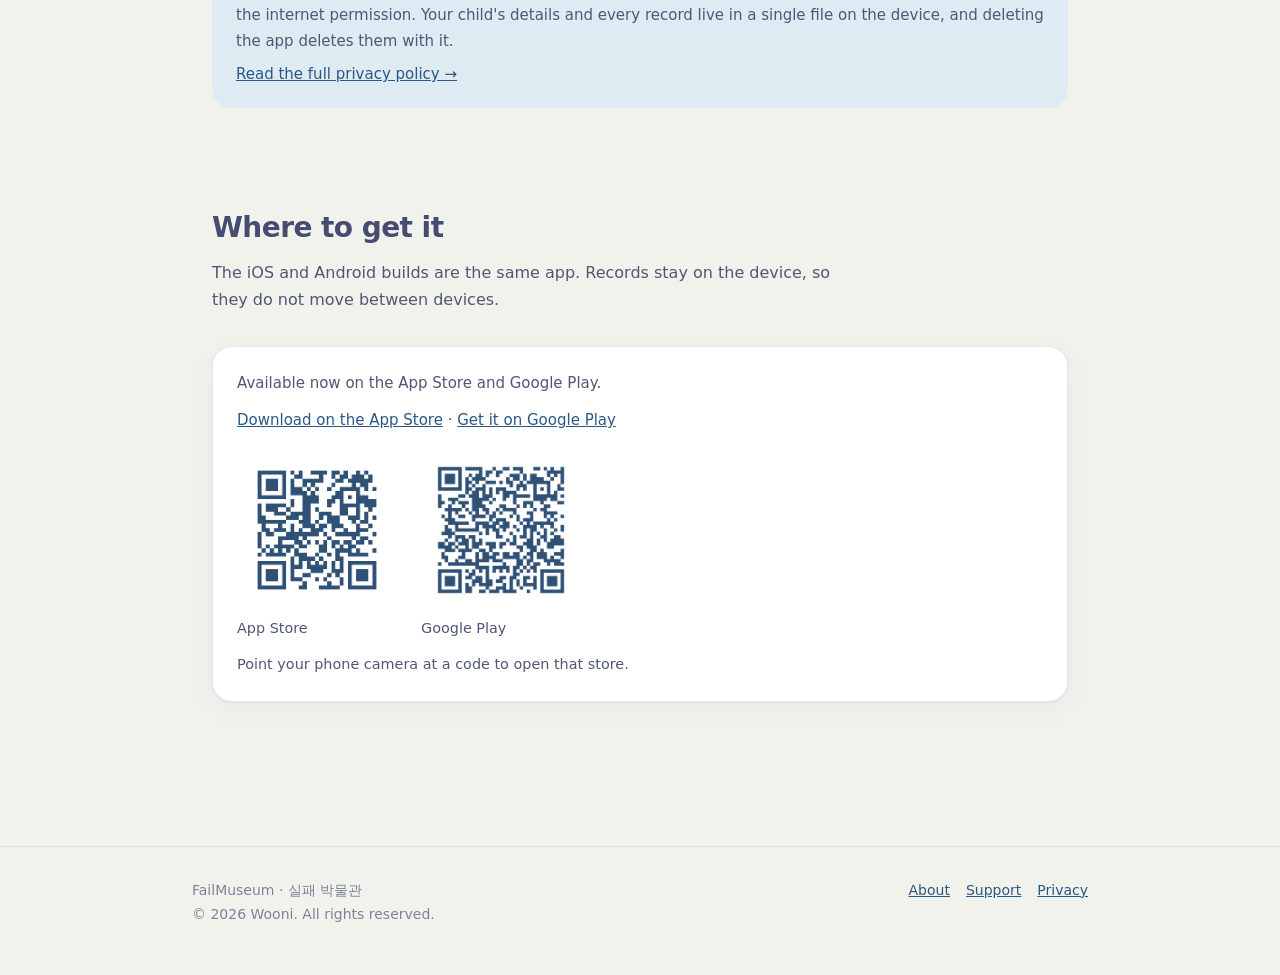
==== commit 12208849: "update" ====
--- a/index.html
+++ b/index.html
@@ -507,18 +507,51 @@
     </p>
     <div class="card">
       <p>
-        <span lang="ko">App Store에 올라왔습니다. Google Play는 아직 심사 중입니다.</span>
-        <span lang="en">Out now on the App Store. Google Play is still in review.</span>
+        <span lang="ko">App Store와 Google Play 모두 받을 수 있습니다.</span>
+        <span lang="en">Available now on the App Store and Google Play.</span>
       </p>
       <p style="margin-top:0.75rem">
         <!--
-        나라를 붙이지 않은 주소입니다. 애플이 보는 사람의 스토어로 보내주므로
-        한국 밖에서 열어도 "이 나라에서는 볼 수 없습니다"가 나오지 않습니다.
+        애플 주소에는 나라를 붙이지 않았습니다. 애플이 보는 사람의 스토어로
+        보내주므로 한국 밖에서 열어도 "이 나라에서는 볼 수 없습니다"가 나오지
+        않습니다. Play 주소는 패키지 이름으로 찾아가므로 나라와 무관합니다.
         -->
         <span lang="ko"><a href="https://apps.apple.com/app/id6830497569">App Store에서 받기</a> ·
-          Google Play: <span class="todo">링크 준비 중</span></span>
+          <a href="https://play.google.com/store/apps/details?id=com.wooni.failmuseum.app">Google
+            Play에서 받기</a></span>
         <span lang="en"><a href="https://apps.apple.com/app/id6830497569">Download on the App
-          Store</a> · Google Play: <span class="todo">coming soon</span></span>
+          Store</a> ·
+          <a href="https://play.google.com/store/apps/details?id=com.wooni.failmuseum.app">Get it on
+            Google Play</a></span>
+      </p>
+      <!--
+      QR 은 scripts/make-qr.swift 로 만든 파일입니다. 외부 QR 서비스를 걸지 않습니다 —
+      서비스가 죽으면 깨지고, 페이지를 여는 사람의 요청이 제3자에게 흘러갑니다.
+      두 개를 나란히 두되 좁은 화면에서는 줄바꿈되게 flex-wrap 을 씁니다.
+      -->
+      <div style="margin-top:1rem;display:flex;flex-wrap:wrap;gap:1.5rem">
+        <figure style="margin:0">
+          <a href="https://apps.apple.com/app/id6830497569">
+            <img src="qr-appstore.png" width="160" height="160"
+              style="display:block;border-radius:10px"
+              alt="App Store에서 실패 박물관 받기 QR 코드">
+          </a>
+          <figcaption style="margin-top:0.4rem;color:var(--ink-2);font-size:0.9em">App Store
+          </figcaption>
+        </figure>
+        <figure style="margin:0">
+          <a href="https://play.google.com/store/apps/details?id=com.wooni.failmuseum.app">
+            <img src="qr-play.png" width="160" height="160"
+              style="display:block;border-radius:10px"
+              alt="Google Play에서 실패 박물관 받기 QR 코드">
+          </a>
+          <figcaption style="margin-top:0.4rem;color:var(--ink-2);font-size:0.9em">Google Play
+          </figcaption>
+        </figure>
+      </div>
+      <p style="margin-top:0.75rem;color:var(--ink-2);font-size:0.9em">
+        <span lang="ko">휴대전화 카메라로 QR을 비추면 해당 스토어로 바로 갑니다.</span>
+        <span lang="en">Point your phone camera at a code to open that store.</span>
       </p>
     </div>
   </section>
